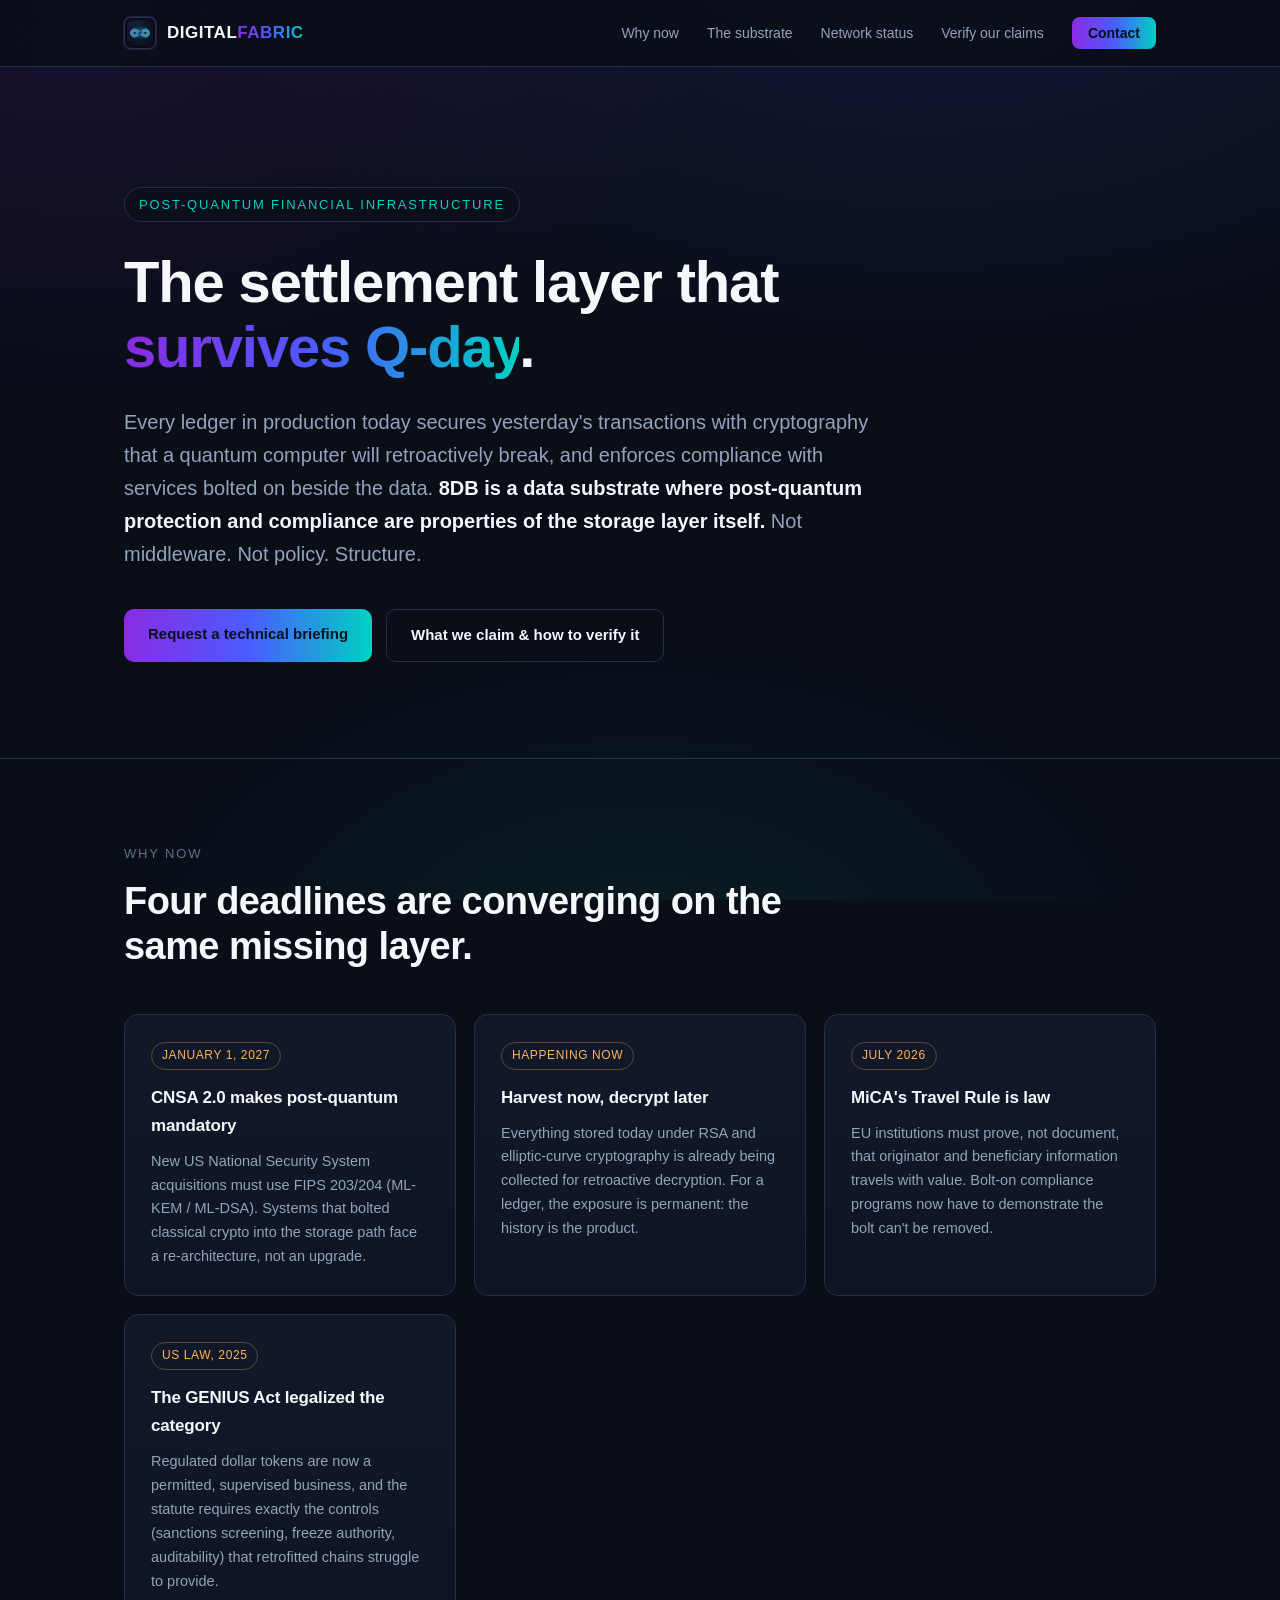
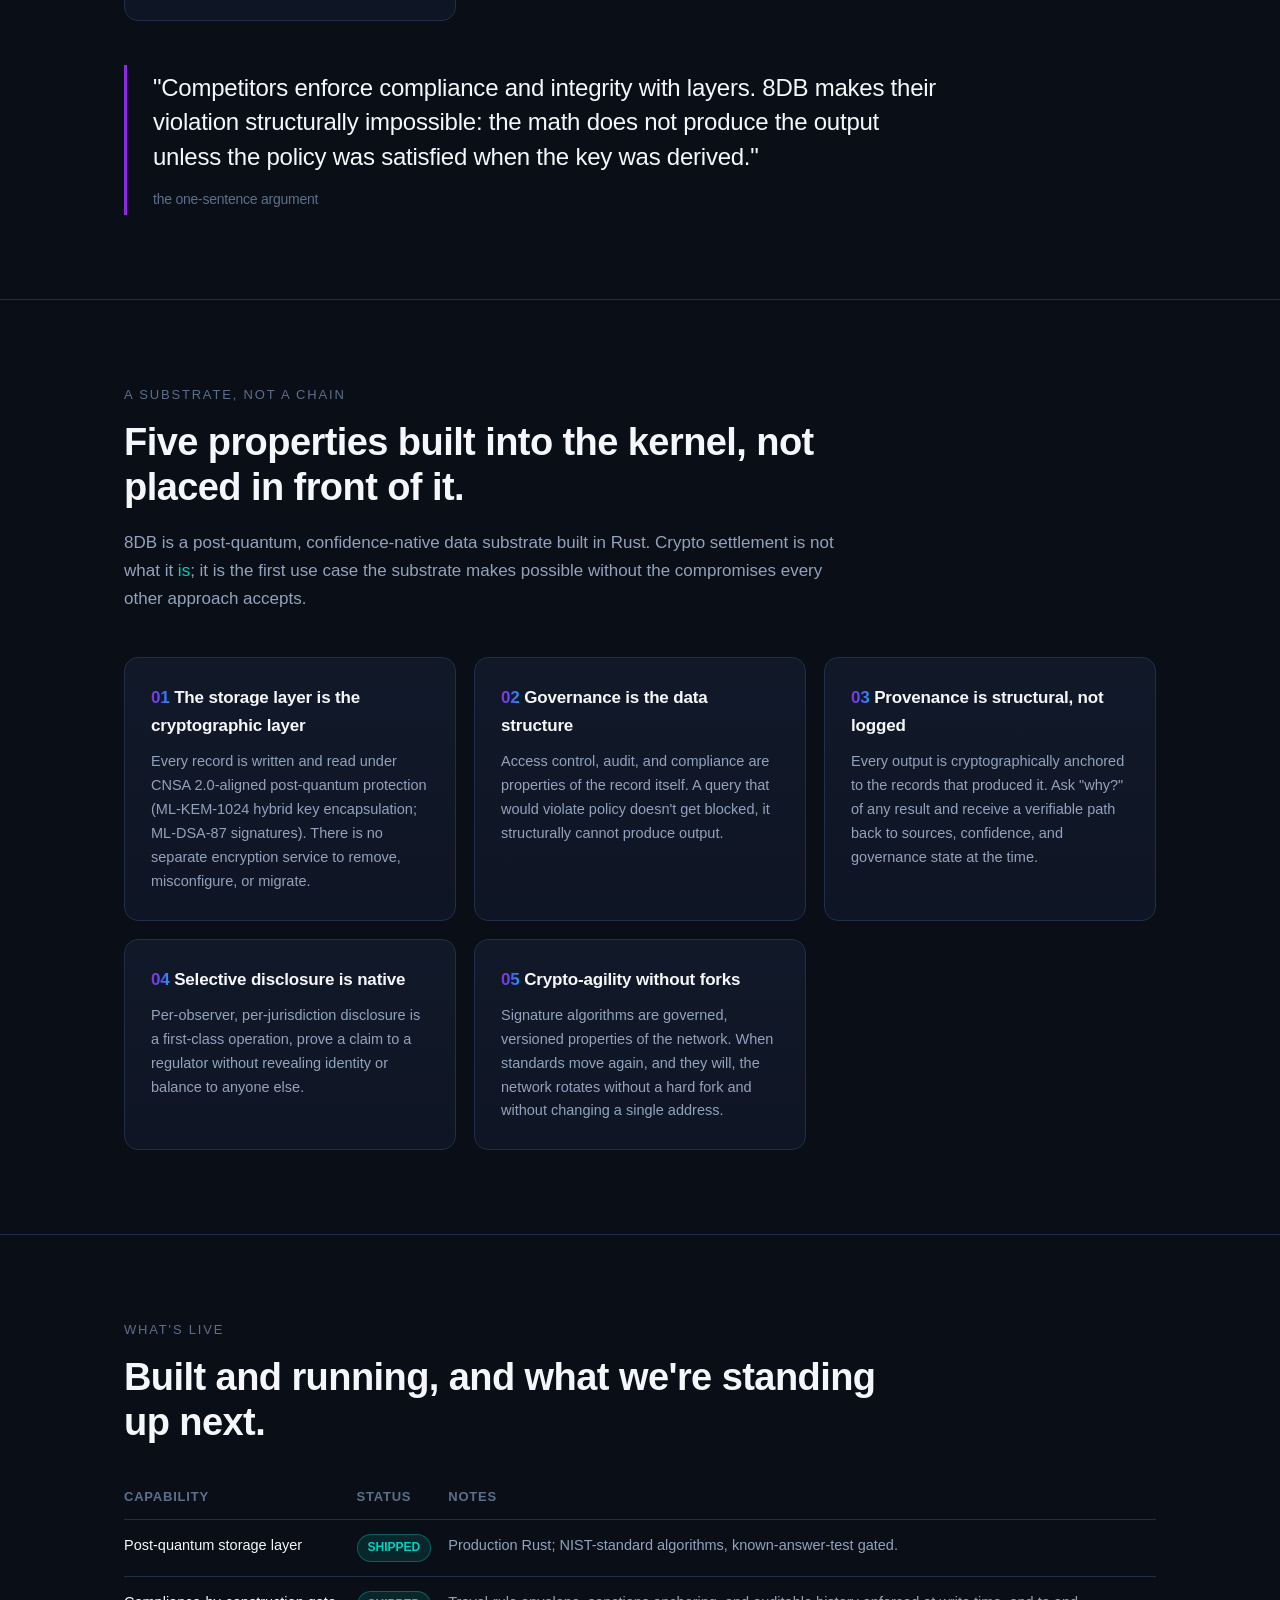
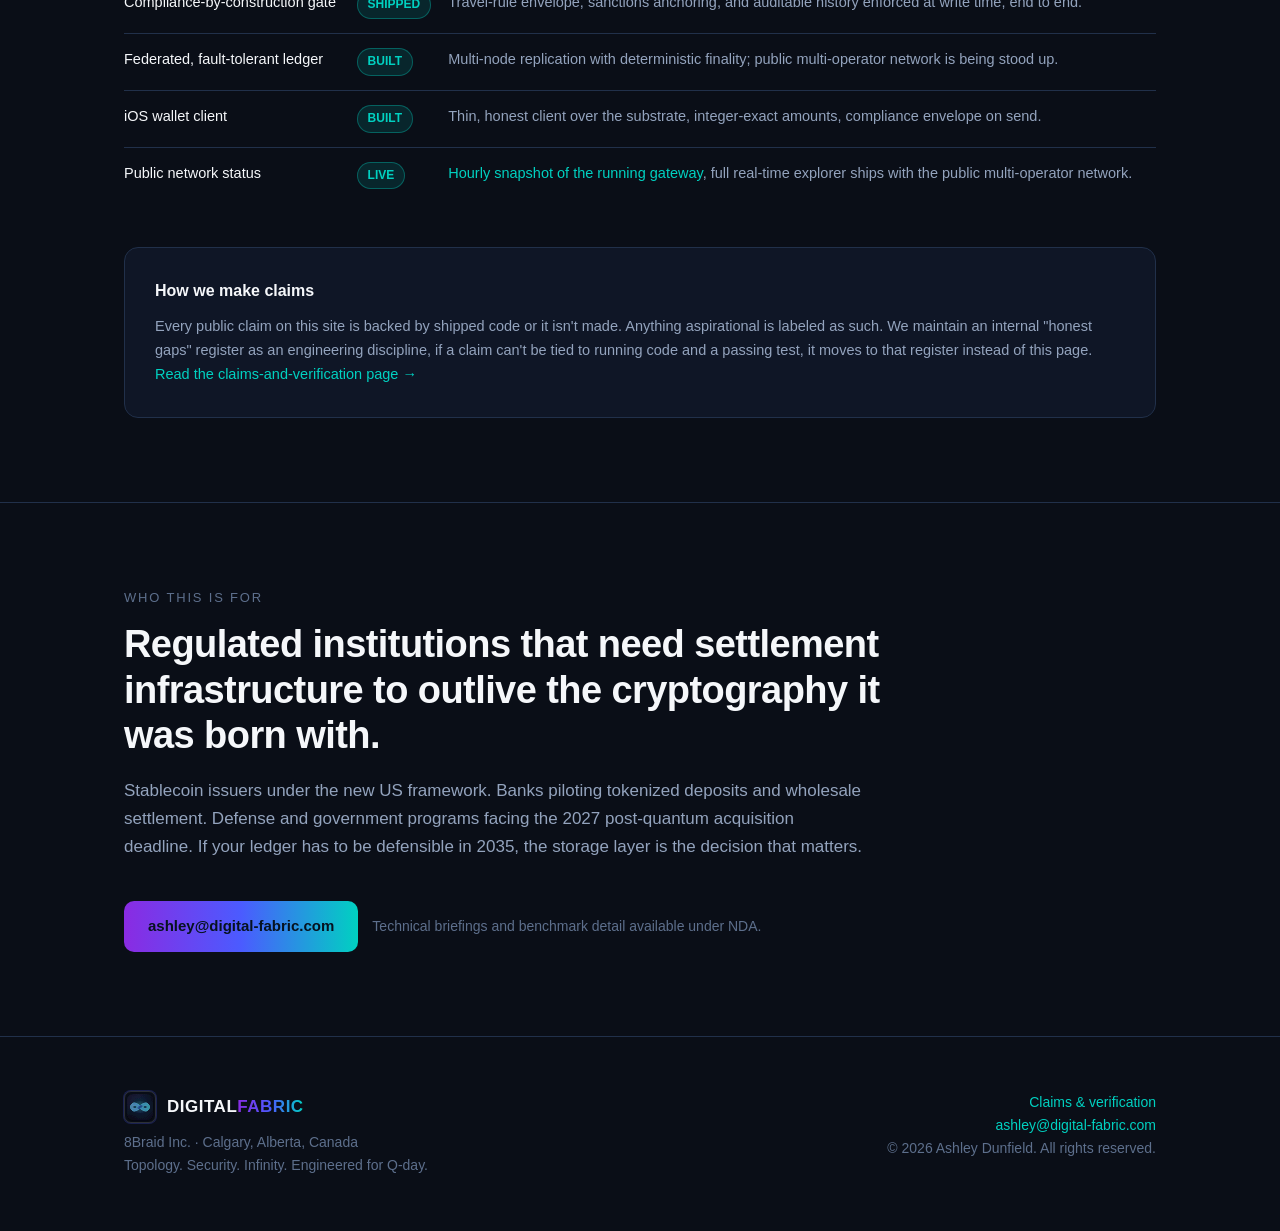
==== index.html @ 3b0bdaac "Punctuation in two rewritten sentences" ====
<!DOCTYPE html>
<html lang="en">
<head>
<meta charset="utf-8">
<meta name="viewport" content="width=device-width, initial-scale=1">
<title>Digital Fabric: The settlement layer that survives Q-day</title>
<meta name="description" content="8DB is a post-quantum, compliance-by-construction data substrate. Provenance, access control, and compliance are properties of the data structure itself, not services placed in front of it. Built in Calgary.">
<meta property="og:title" content="Digital Fabric: The settlement layer that survives Q-day">
<meta property="og:description" content="Post-quantum financial infrastructure. Compliance enforced by construction, not by layers.">
<meta property="og:type" content="website">
<meta property="og:url" content="https://digital-fabric.com">
<meta property="og:image" content="https://digital-fabric.com/assets/app-icon.svg">
<meta name="theme-color" content="#0A0E17">
<link rel="canonical" href="https://digital-fabric.com">
<link rel="icon" href="assets/app-icon.svg" type="image/svg+xml">
<style>
:root{
  --bg:#0A0E17; --bg2:#0f1626; --panel:#121a2b; --line:#21304a;
  --text:#F5F7FA; --muted:#93a3bd; --dim:#5d6f8c;
  --violet:#8A2BE2; --indigo:#4B5BFF; --teal:#00D1C1;
  --accent:#4B5BFF; --accent2:#00D1C1; --warn:#ffb454;
  --grad:linear-gradient(90deg,#8A2BE2,#4B5BFF,#00D1C1);
}
*{margin:0;padding:0;box-sizing:border-box}
html{scroll-behavior:smooth}
body{position:relative;background:var(--bg);color:var(--text);font:16px/1.65 -apple-system,BlinkMacSystemFont,"Segoe UI",Roboto,Helvetica,Arial,sans-serif;-webkit-font-smoothing:antialiased;overflow-x:hidden}
body::after{content:"";position:fixed;inset:0;z-index:-1;pointer-events:none;
  background:radial-gradient(1100px 620px at 72% -8%, rgba(75,91,255,.16), transparent 70%),
             radial-gradient(900px 520px at 6% 4%, rgba(138,43,226,.12), transparent 70%),
             radial-gradient(800px 500px at 50% 108%, rgba(0,209,193,.08), transparent 70%)}
a{color:var(--teal);text-decoration:none}
a:hover{text-decoration:underline}
.wrap{max-width:1080px;margin:0 auto;padding:0 24px}
nav{position:sticky;top:0;background:rgba(10,14,23,.82);backdrop-filter:blur(14px);border-bottom:1px solid var(--line);z-index:10}
nav .wrap{display:flex;align-items:center;justify-content:space-between;height:66px}
.brand{display:flex;align-items:center;gap:11px;font-weight:700;letter-spacing:.03em;color:var(--text);font-size:17px}
.brand .gx{background:var(--grad);-webkit-background-clip:text;background-clip:text;color:transparent}
.logo-icon{width:32px;height:32px;border-radius:7px;display:block;flex:none;border:1px solid rgba(255,255,255,0.14);box-shadow:0 0 0 1px rgba(75,91,255,0.25)}
nav ul{display:flex;gap:28px;list-style:none;align-items:center}
nav ul a{color:var(--muted);font-size:14px}
nav ul a:hover{color:var(--text);text-decoration:none}
.cta{background:var(--grad);color:#06121f !important;padding:8px 16px;border-radius:8px;font-weight:700}
.cta:hover{filter:brightness(1.08);text-decoration:none}
header{position:relative;padding:120px 0 96px;overflow:hidden}
header .wrap{position:relative;z-index:1}
.kicker{display:inline-block;font-size:13px;letter-spacing:.14em;text-transform:uppercase;color:var(--teal);border:1px solid var(--line);background:rgba(10,14,23,.5);padding:6px 14px;border-radius:999px;margin-bottom:28px}
h1{font-size:clamp(34px,5.4vw,58px);line-height:1.12;letter-spacing:-.02em;font-weight:760;max-width:840px}
h1 em{font-style:normal;background:var(--grad);-webkit-background-clip:text;background-clip:text;color:transparent}
.sub{margin:26px 0 0;font-size:clamp(17px,2vw,20px);color:var(--muted);max-width:760px}
.sub strong{color:var(--text);font-weight:600}
.hero-ctas{margin-top:38px;display:flex;gap:14px;flex-wrap:wrap}
.btn{display:inline-block;padding:13px 24px;border-radius:10px;font-weight:600;font-size:15px}
.btn-primary{background:var(--grad);color:#06121f}
.btn-ghost{border:1px solid var(--line);color:var(--text);background:rgba(10,14,23,.4)}
.btn:hover{text-decoration:none;filter:brightness(1.1)}
section{position:relative;z-index:1;padding:84px 0;border-top:1px solid var(--line)}
.eyebrow{font-size:13px;letter-spacing:.14em;text-transform:uppercase;color:var(--dim);margin-bottom:14px}
h2{font-size:clamp(26px,3.4vw,38px);letter-spacing:-.015em;line-height:1.2;max-width:760px}
.lede{margin-top:18px;color:var(--muted);max-width:740px;font-size:17px}
.lede em{font-style:normal;color:var(--teal)}
.grid{display:grid;gap:18px;margin-top:44px}
.g2{grid-template-columns:repeat(auto-fit,minmax(280px,1fr))}
.g3{grid-template-columns:repeat(auto-fit,minmax(250px,1fr))}
.card{background:linear-gradient(180deg,rgba(18,26,43,.9),rgba(15,22,38,.9));border:1px solid var(--line);border-radius:14px;padding:26px;position:relative;overflow:hidden}
.card::before{content:"";position:absolute;left:0;top:0;height:3px;width:100%;background:var(--grad);opacity:0;transition:opacity .3s}
.card:hover::before{opacity:1}
.card h3{font-size:17px;margin-bottom:10px;letter-spacing:-.01em}
.card p{color:var(--muted);font-size:14.5px}
.card .date{display:inline-block;font-size:12px;color:var(--warn);border:1px solid rgba(255,180,84,.3);padding:3px 10px;border-radius:999px;margin-bottom:14px;letter-spacing:.05em}
.prop{counter-increment:prop}
.prop h3::before{content:counter(prop,decimal-leading-zero) "  ";background:var(--grad);-webkit-background-clip:text;background-clip:text;color:transparent;font-variant-numeric:tabular-nums}
.quote{margin-top:44px;border-left:3px solid transparent;border-image:var(--grad) 1;padding:6px 0 6px 26px;font-size:clamp(19px,2.4vw,24px);line-height:1.45;max-width:820px;letter-spacing:-.01em}
.quote .who{display:block;margin-top:14px;font-size:14px;color:var(--dim)}
.status-table{margin-top:40px;width:100%;border-collapse:collapse;font-size:14.5px}
.status-table th{text-align:left;color:var(--dim);font-weight:600;font-size:13px;letter-spacing:.06em;text-transform:uppercase;padding:0 16px 12px 0}
.status-table td{border-top:1px solid var(--line);padding:14px 16px 14px 0;vertical-align:top}
.status-table td:first-child{color:var(--text);font-weight:500;min-width:230px}
.status-table td:last-child{color:var(--muted)}
.badge{display:inline-block;font-size:12px;font-weight:600;padding:3px 10px;border-radius:999px;white-space:nowrap}
.b-live{background:rgba(0,209,193,.12);color:var(--teal);border:1px solid rgba(0,209,193,.35)}
.b-soon{background:rgba(255,180,84,.1);color:var(--warn);border:1px solid rgba(255,180,84,.3)}
.honest{background:var(--bg2);border:1px solid var(--line);border-radius:14px;padding:30px;margin-top:44px}
.honest h3{font-size:16px;margin-bottom:10px}
.honest p{color:var(--muted);font-size:14.5px}
footer{position:relative;z-index:1;border-top:1px solid var(--line);padding:54px 0;color:var(--dim);font-size:14px}
footer .wrap{display:flex;justify-content:space-between;gap:24px;flex-wrap:wrap}
.contact-box{margin-top:40px;display:flex;gap:14px;flex-wrap:wrap;align-items:center}
@media(max-width:640px){nav ul li.hide-m{display:none}}
@media(prefers-reduced-motion:reduce){
}
</style>
</head>
<body>

<!-- shared SVG gradient defs -->
<svg width="0" height="0" style="position:absolute" aria-hidden="true"><defs>
  <linearGradient id="lg" x1="0" y1="0" x2="100" y2="0" gradientUnits="userSpaceOnUse">
    <stop offset="0%" stop-color="#8A2BE2"/><stop offset="50%" stop-color="#4B5BFF"/><stop offset="100%" stop-color="#00D1C1"/>
  </linearGradient>
  <linearGradient id="bgrad" x1="0" y1="0" x2="2400" y2="0" gradientUnits="userSpaceOnUse"><!-- unused, kept for compat -->
    <stop offset="0%" stop-color="#8A2BE2"/><stop offset="50%" stop-color="#4B5BFF"/><stop offset="100%" stop-color="#00D1C1"/>
  </linearGradient>
</defs></svg>

<nav>
  <div class="wrap">
    <div class="brand">
      <img class="logo-icon" src="assets/app-icon.svg" alt="Digital Fabric">
      <span>DIGITAL<span class="gx">FABRIC</span></span>
    </div>
    <ul>
      <li class="hide-m"><a href="#why-now">Why now</a></li>
      <li class="hide-m"><a href="#substrate">The substrate</a></li>
      <li class="hide-m"><a href="explorer.html">Network status</a></li>
      <li class="hide-m"><a href="claims.html">Verify our claims</a></li>
      <li><a class="cta" href="mailto:ashley@digital-fabric.com">Contact</a></li>
    </ul>
  </div>
</nav>

<header>
  <div class="wrap">
    <div class="kicker">Post-Quantum Financial Infrastructure</div>
    <h1>The settlement layer that <em>survives Q-day</em>.</h1>
    <p class="sub">Every ledger in production today secures yesterday's transactions with cryptography that a quantum computer will retroactively break, and enforces compliance with services bolted on beside the data. <strong>8DB is a data substrate where post-quantum protection and compliance are properties of the storage layer itself.</strong> Not middleware. Not policy. Structure.</p>
    <div class="hero-ctas">
      <a class="btn btn-primary" href="mailto:ashley@digital-fabric.com?subject=8DB%20technical%20briefing">Request a technical briefing</a>
      <a class="btn btn-ghost" href="claims.html">What we claim &amp; how to verify it</a>
    </div>
  </div>
</header>

<section id="why-now">
  <div class="wrap">
    <div class="eyebrow">Why now</div>
    <h2>Four deadlines are converging on the same missing layer.</h2>
    <div class="grid g2">
      <div class="card">
        <span class="date">JANUARY 1, 2027</span>
        <h3>CNSA 2.0 makes post-quantum mandatory</h3>
        <p>New US National Security System acquisitions must use FIPS 203/204 (ML-KEM / ML-DSA). Systems that bolted classical crypto into the storage path face a re-architecture, not an upgrade.</p>
      </div>
      <div class="card">
        <span class="date">HAPPENING NOW</span>
        <h3>Harvest now, decrypt later</h3>
        <p>Everything stored today under RSA and elliptic-curve cryptography is already being collected for retroactive decryption. For a ledger, the exposure is permanent: the history is the product.</p>
      </div>
      <div class="card">
        <span class="date">JULY 2026</span>
        <h3>MiCA's Travel Rule is law</h3>
        <p>EU institutions must prove, not document, that originator and beneficiary information travels with value. Bolt-on compliance programs now have to demonstrate the bolt can't be removed.</p>
      </div>
      <div class="card">
        <span class="date">US LAW, 2025</span>
        <h3>The GENIUS Act legalized the category</h3>
        <p>Regulated dollar tokens are now a permitted, supervised business, and the statute requires exactly the controls (sanctions screening, freeze authority, auditability) that retrofitted chains struggle to provide.</p>
      </div>
    </div>
    <div class="quote">
      "Competitors enforce compliance and integrity with layers. 8DB makes their violation structurally impossible: the math does not produce the output unless the policy was satisfied when the key was derived."
      <span class="who">the one-sentence argument</span>
    </div>
  </div>
</section>

<section id="substrate">
  <div class="wrap">
    <div class="eyebrow">A substrate, not a chain</div>
    <h2>Five properties built into the kernel, not placed in front of it.</h2>
    <p class="lede">8DB is a post-quantum, confidence-native data substrate built in Rust. Crypto settlement is not what it <em>is</em>; it is the first use case the substrate makes possible without the compromises every other approach accepts.</p>
    <div class="grid g3" style="counter-reset:prop">
      <div class="card prop">
        <h3>The storage layer is the cryptographic layer</h3>
        <p>Every record is written and read under CNSA 2.0-aligned post-quantum protection (ML-KEM-1024 hybrid key encapsulation; ML-DSA-87 signatures). There is no separate encryption service to remove, misconfigure, or migrate.</p>
      </div>
      <div class="card prop">
        <h3>Governance is the data structure</h3>
        <p>Access control, audit, and compliance are properties of the record itself. A query that would violate policy doesn't get blocked, it structurally cannot produce output.</p>
      </div>
      <div class="card prop">
        <h3>Provenance is structural, not logged</h3>
        <p>Every output is cryptographically anchored to the records that produced it. Ask "why?" of any result and receive a verifiable path back to sources, confidence, and governance state at the time.</p>
      </div>
      <div class="card prop">
        <h3>Selective disclosure is native</h3>
        <p>Per-observer, per-jurisdiction disclosure is a first-class operation, prove a claim to a regulator without revealing identity or balance to anyone else.</p>
      </div>
      <div class="card prop">
        <h3>Crypto-agility without forks</h3>
        <p>Signature algorithms are governed, versioned properties of the network. When standards move again, and they will, the network rotates without a hard fork and without changing a single address.</p>
      </div>
    </div>
  </div>
</section>

<section id="status">
  <div class="wrap">
    <div class="eyebrow">What's live</div>
    <h2>Built and running, and what we're standing up next.</h2>
    <table class="status-table">
      <tr><th>Capability</th><th>Status</th><th>Notes</th></tr>
      <tr>
        <td>Post-quantum storage layer</td>
        <td><span class="badge b-live">SHIPPED</span></td>
        <td>Production Rust; NIST-standard algorithms, known-answer-test gated.</td>
      </tr>
      <tr>
        <td>Compliance-by-construction gate</td>
        <td><span class="badge b-live">SHIPPED</span></td>
        <td>Travel-rule envelope, sanctions anchoring, and auditable history enforced at write time, end to end.</td>
      </tr>
      <tr>
        <td>Federated, fault-tolerant ledger</td>
        <td><span class="badge b-live">BUILT</span></td>
        <td>Multi-node replication with deterministic finality; public multi-operator network is being stood up.</td>
      </tr>
      <tr>
        <td>iOS wallet client</td>
        <td><span class="badge b-live">BUILT</span></td>
        <td>Thin, honest client over the substrate, integer-exact amounts, compliance envelope on send.</td>
      </tr>
      <tr>
        <td>Public network status</td>
        <td><span class="badge b-live">LIVE</span></td>
        <td><a href="explorer.html">Hourly snapshot of the running gateway</a>, full real-time explorer ships with the public multi-operator network.</td>
      </tr>
    </table>
    <div class="honest">
      <h3>How we make claims</h3>
      <p>Every public claim on this site is backed by shipped code or it isn't made. Anything aspirational is labeled as such. We maintain an internal "honest gaps" register as an engineering discipline, if a claim can't be tied to running code and a passing test, it moves to that register instead of this page. <a href="claims.html">Read the claims-and-verification page →</a></p>
    </div>
  </div>
</section>

<section id="contact">
  <div class="wrap">
    <div class="eyebrow">Who this is for</div>
    <h2>Regulated institutions that need settlement infrastructure to outlive the cryptography it was born with.</h2>
    <p class="lede">Stablecoin issuers under the new US framework. Banks piloting tokenized deposits and wholesale settlement. Defense and government programs facing the 2027 post-quantum acquisition deadline. If your ledger has to be defensible in 2035, the storage layer is the decision that matters.</p>
    <div class="contact-box">
      <a class="btn btn-primary" href="mailto:ashley@digital-fabric.com?subject=8DB%20technical%20briefing">ashley@digital-fabric.com</a>
      <span style="color:var(--dim);font-size:14px">Technical briefings and benchmark detail available under NDA.</span>
    </div>
  </div>
</section>

<footer>
  <div class="wrap">
    <div>
      <div class="brand" style="margin-bottom:8px">
        <img class="logo-icon" src="assets/app-icon.svg" alt="" aria-hidden="true">
        <span>DIGITAL<span class="gx">FABRIC</span></span>
      </div>
      8Braid Inc. · Calgary, Alberta, Canada<br>
      Topology. Security. Infinity. Engineered for Q-day.
    </div>
    <div style="text-align:right">
      <a href="claims.html">Claims &amp; verification</a><br>
      <a href="mailto:ashley@digital-fabric.com">ashley@digital-fabric.com</a><br>
      © 2026 Ashley Dunfield. All rights reserved.
    </div>
  </div>
</footer>

</body>
</html>
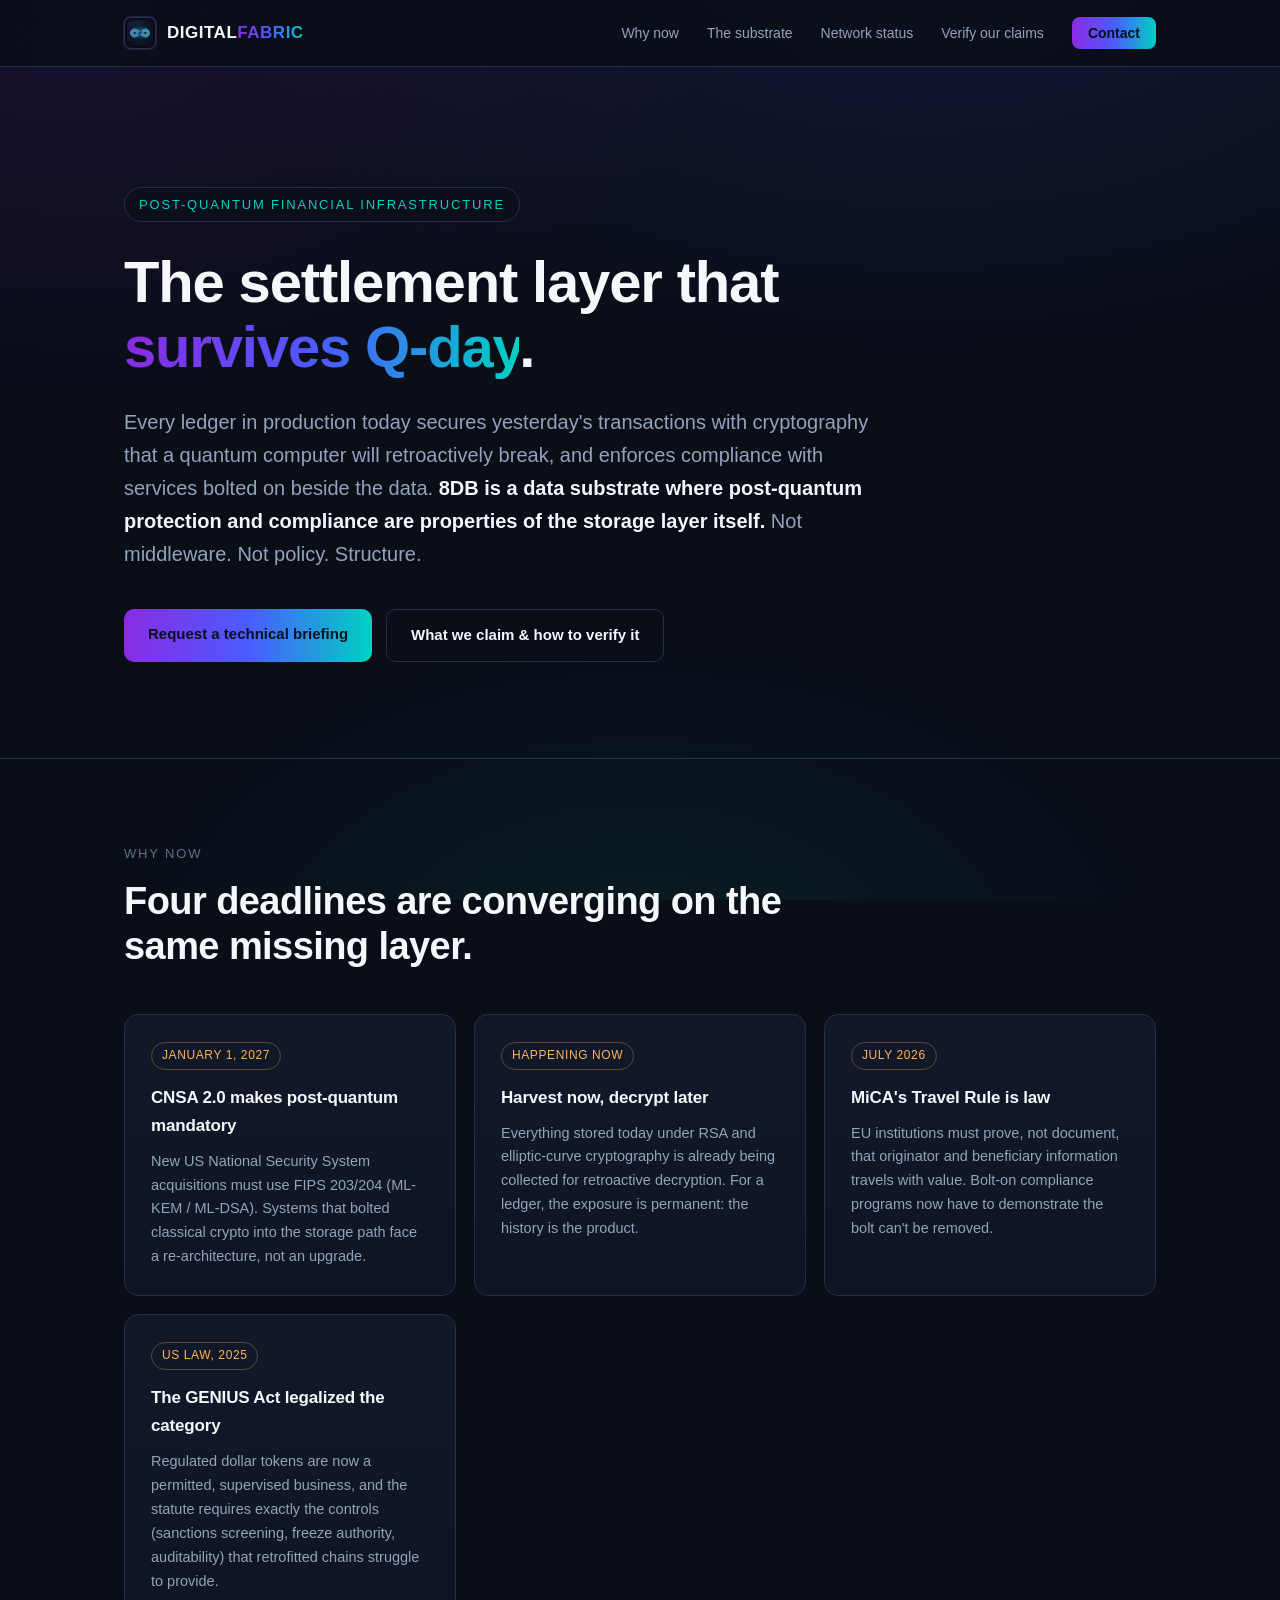
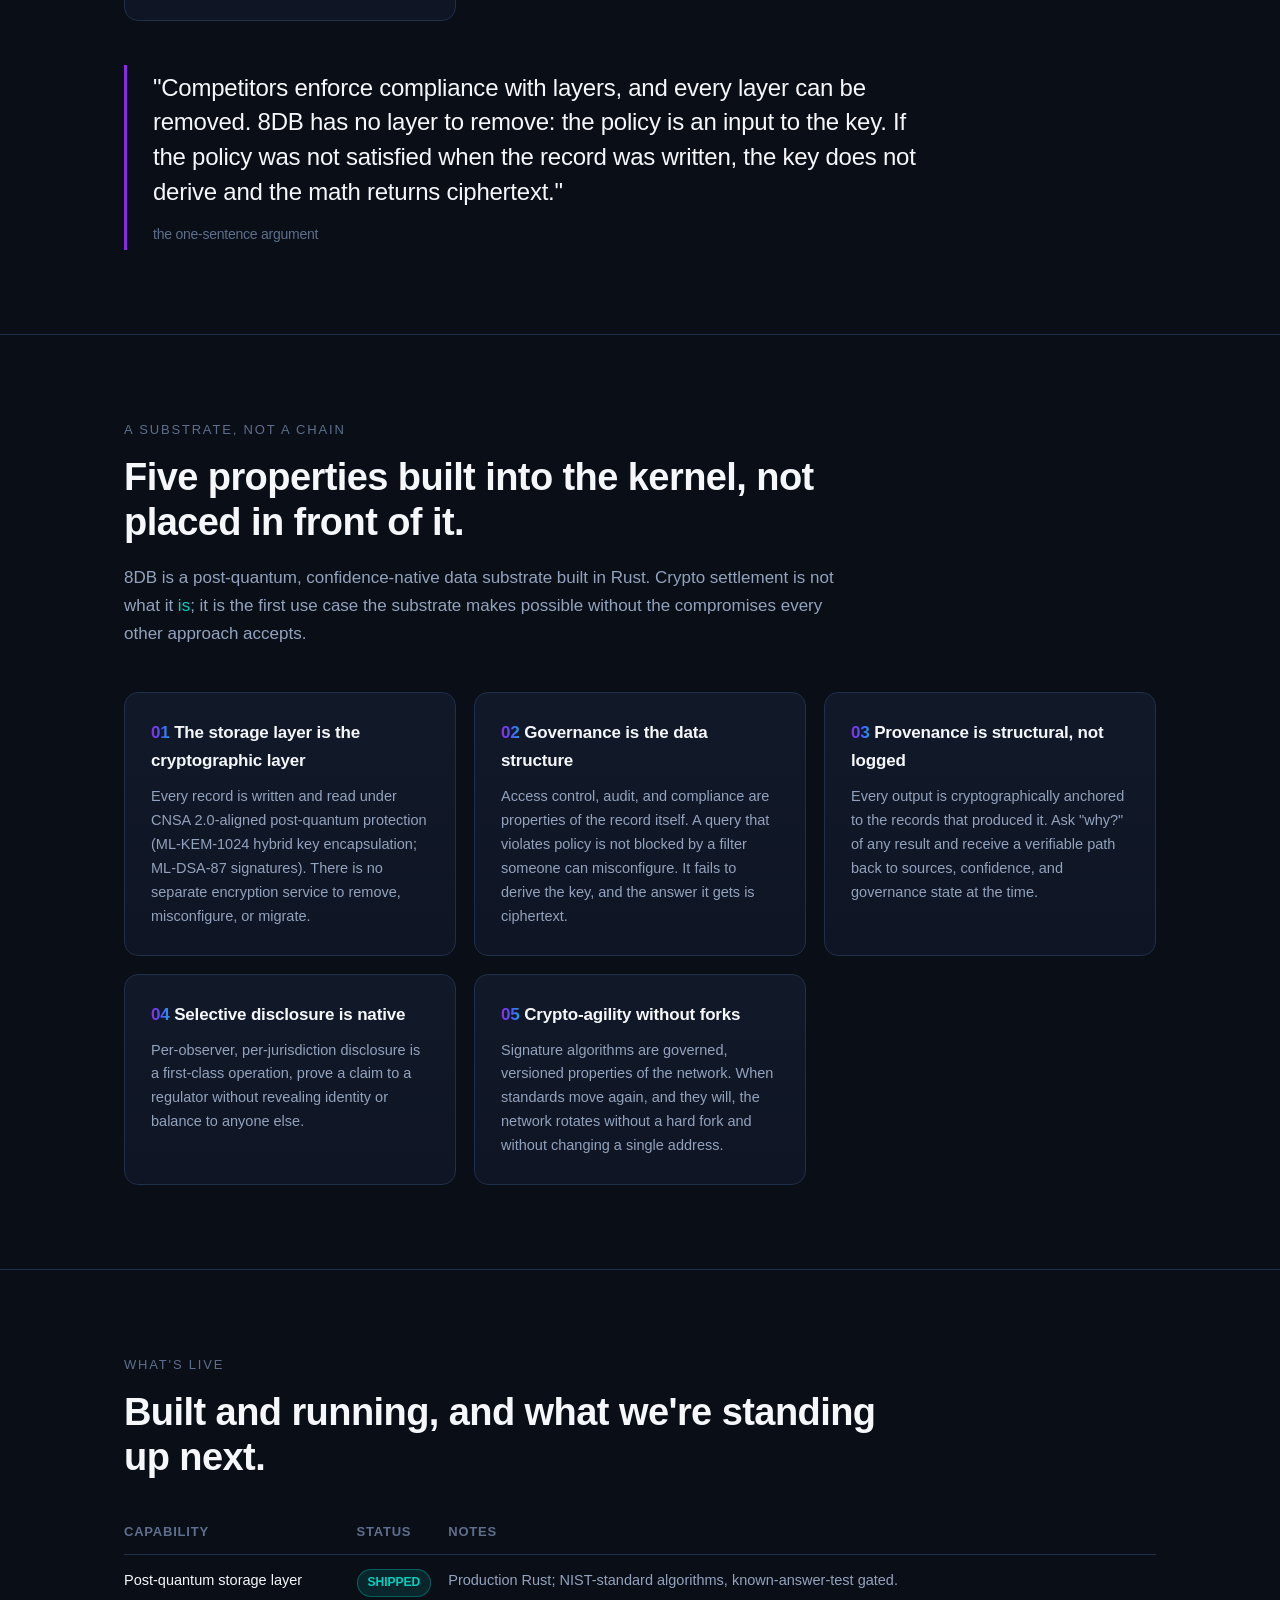
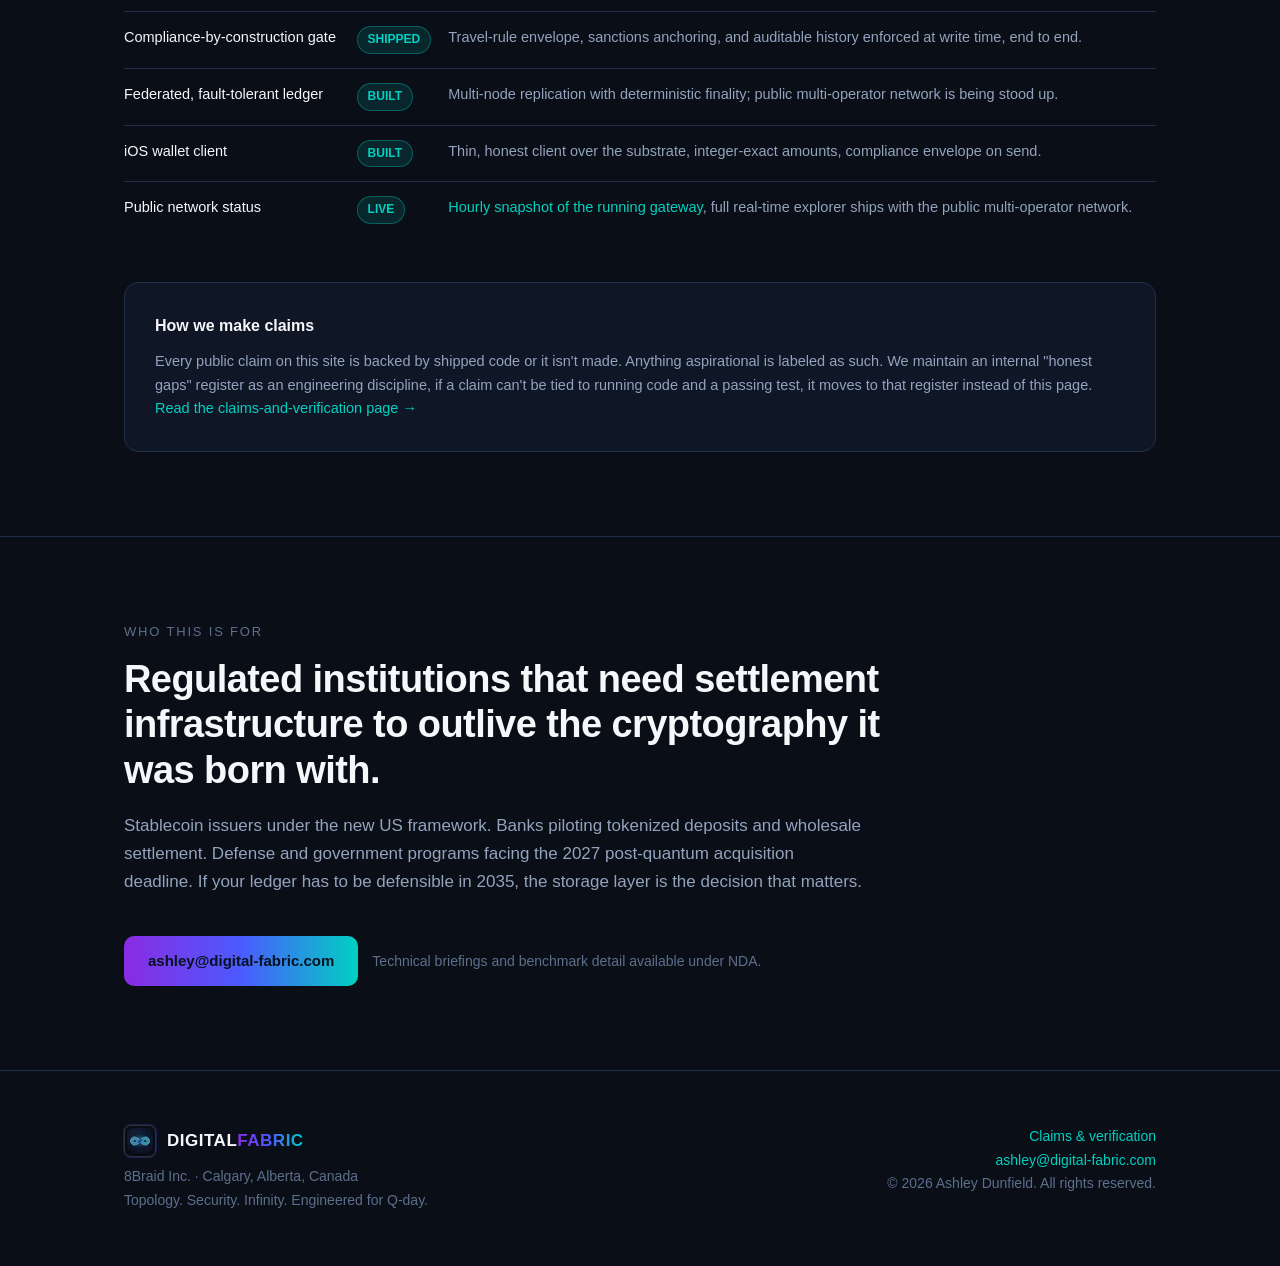
==== commit 4c87f989: "Replace absolute 'structurally impossible' claims with the mechanism, stated strongly" ====
--- a/index.html
+++ b/index.html
@@ -157,7 +157,7 @@
       </div>
     </div>
     <div class="quote">
-      "Competitors enforce compliance and integrity with layers. 8DB makes their violation structurally impossible: the math does not produce the output unless the policy was satisfied when the key was derived."
+      "Competitors enforce compliance with layers, and every layer can be removed. 8DB has no layer to remove: the policy is an input to the key. If the policy was not satisfied when the record was written, the key does not derive and the math returns ciphertext."
       <span class="who">the one-sentence argument</span>
     </div>
   </div>
@@ -175,7 +175,7 @@
       </div>
       <div class="card prop">
         <h3>Governance is the data structure</h3>
-        <p>Access control, audit, and compliance are properties of the record itself. A query that would violate policy doesn't get blocked, it structurally cannot produce output.</p>
+        <p>Access control, audit, and compliance are properties of the record itself. A query that violates policy is not blocked by a filter someone can misconfigure. It fails to derive the key, and the answer it gets is ciphertext.</p>
       </div>
       <div class="card prop">
         <h3>Provenance is structural, not logged</h3>
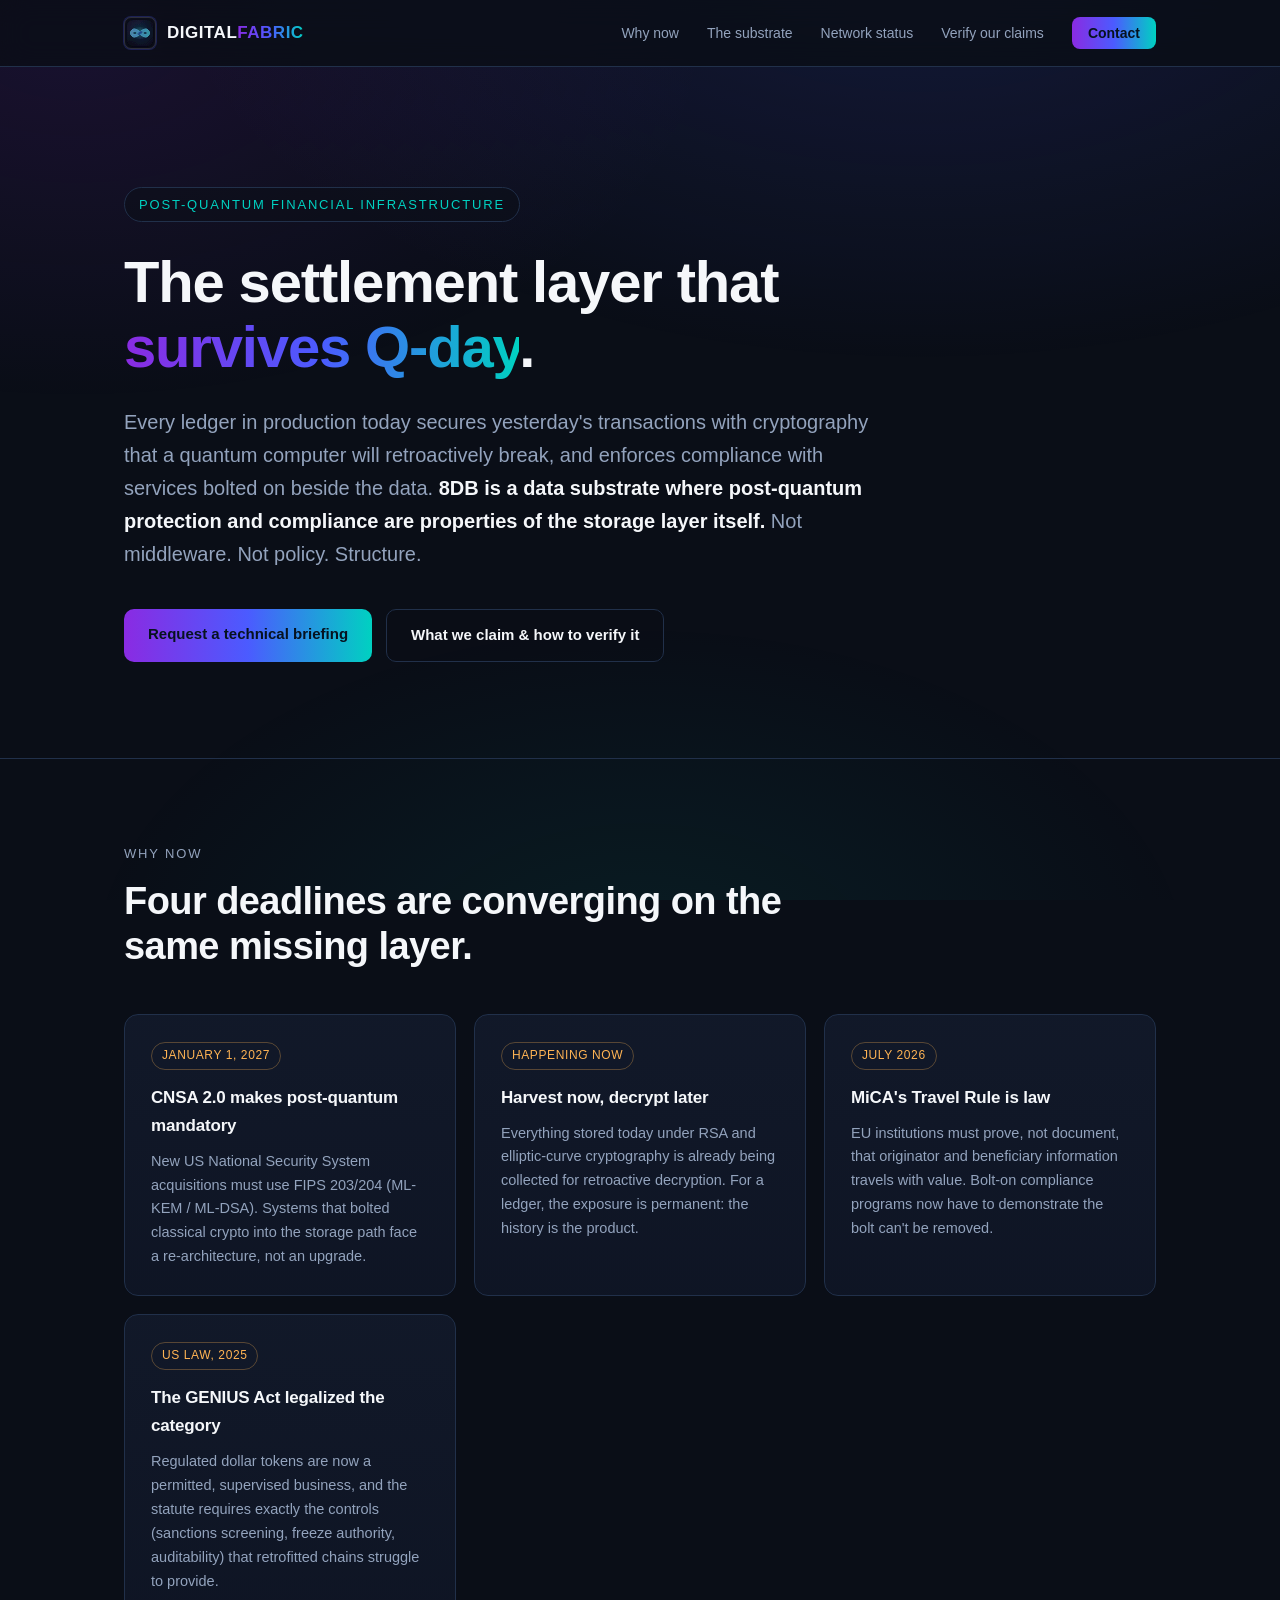
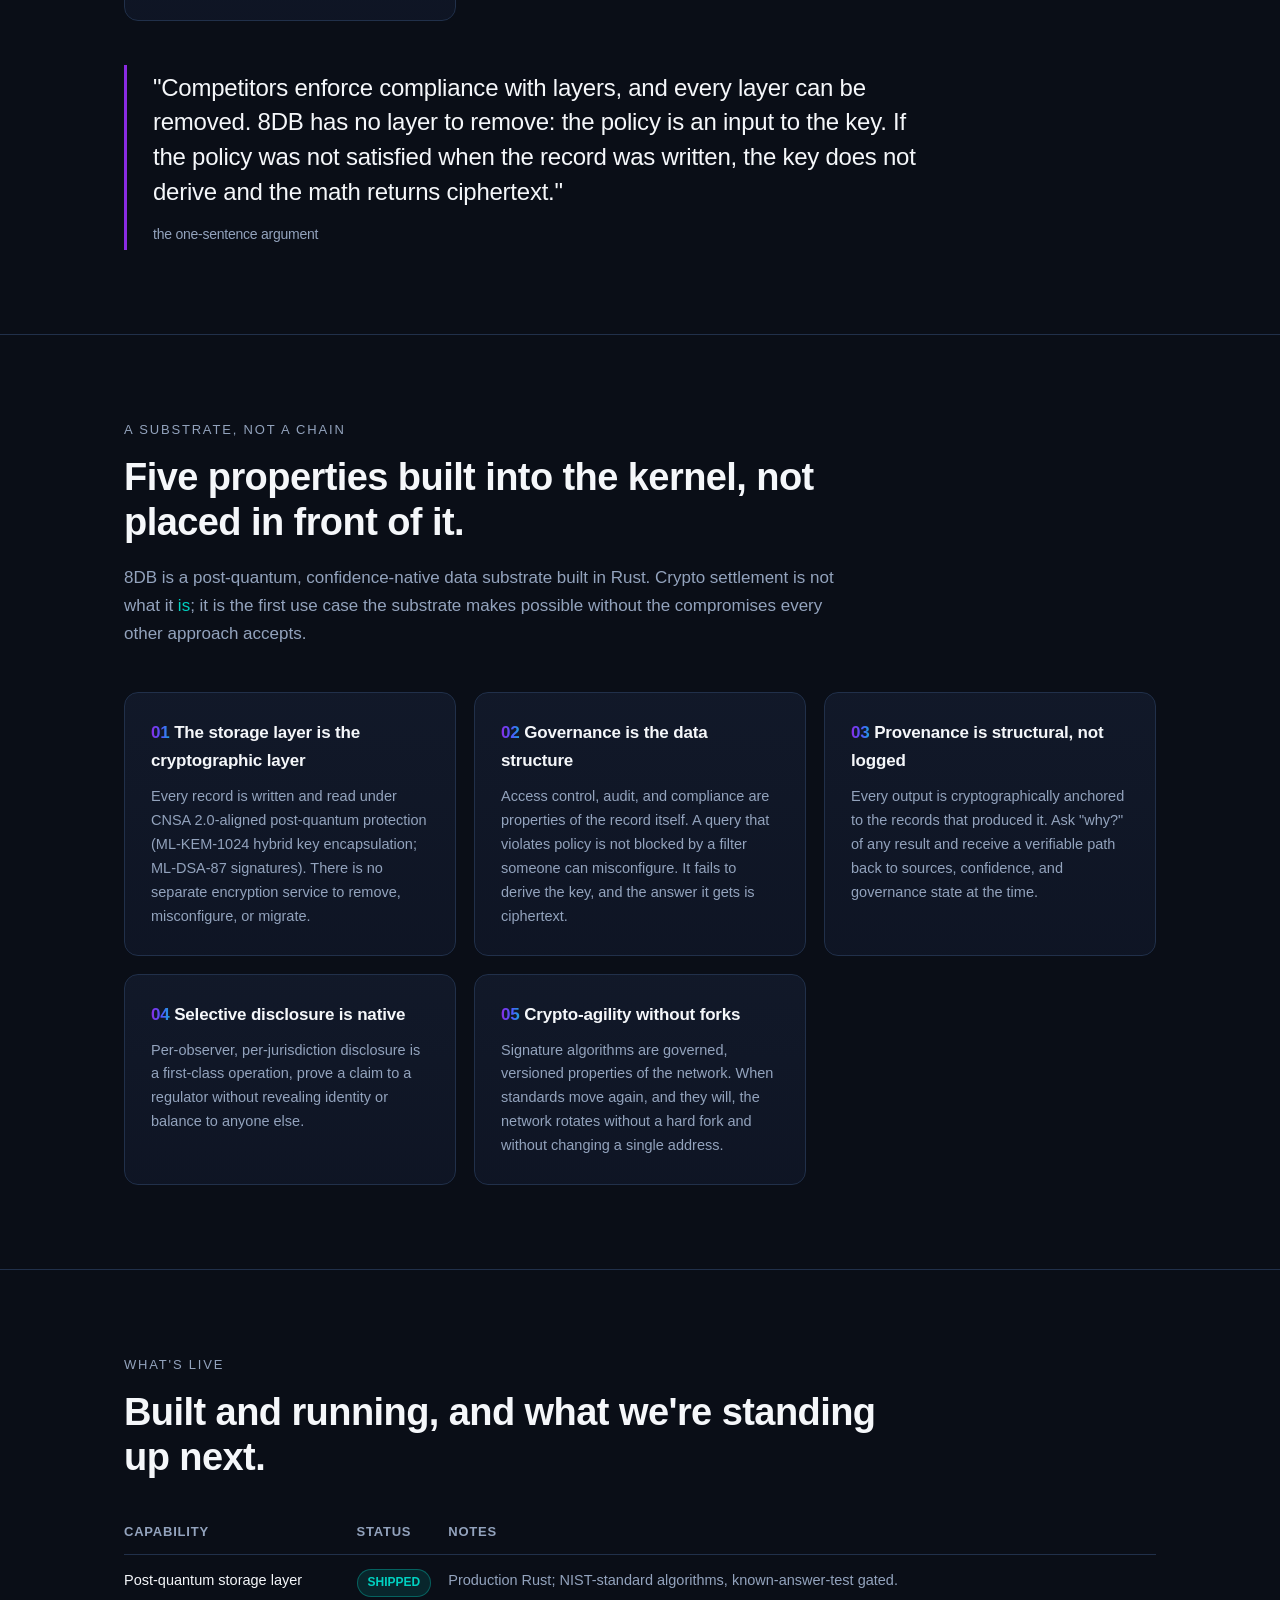
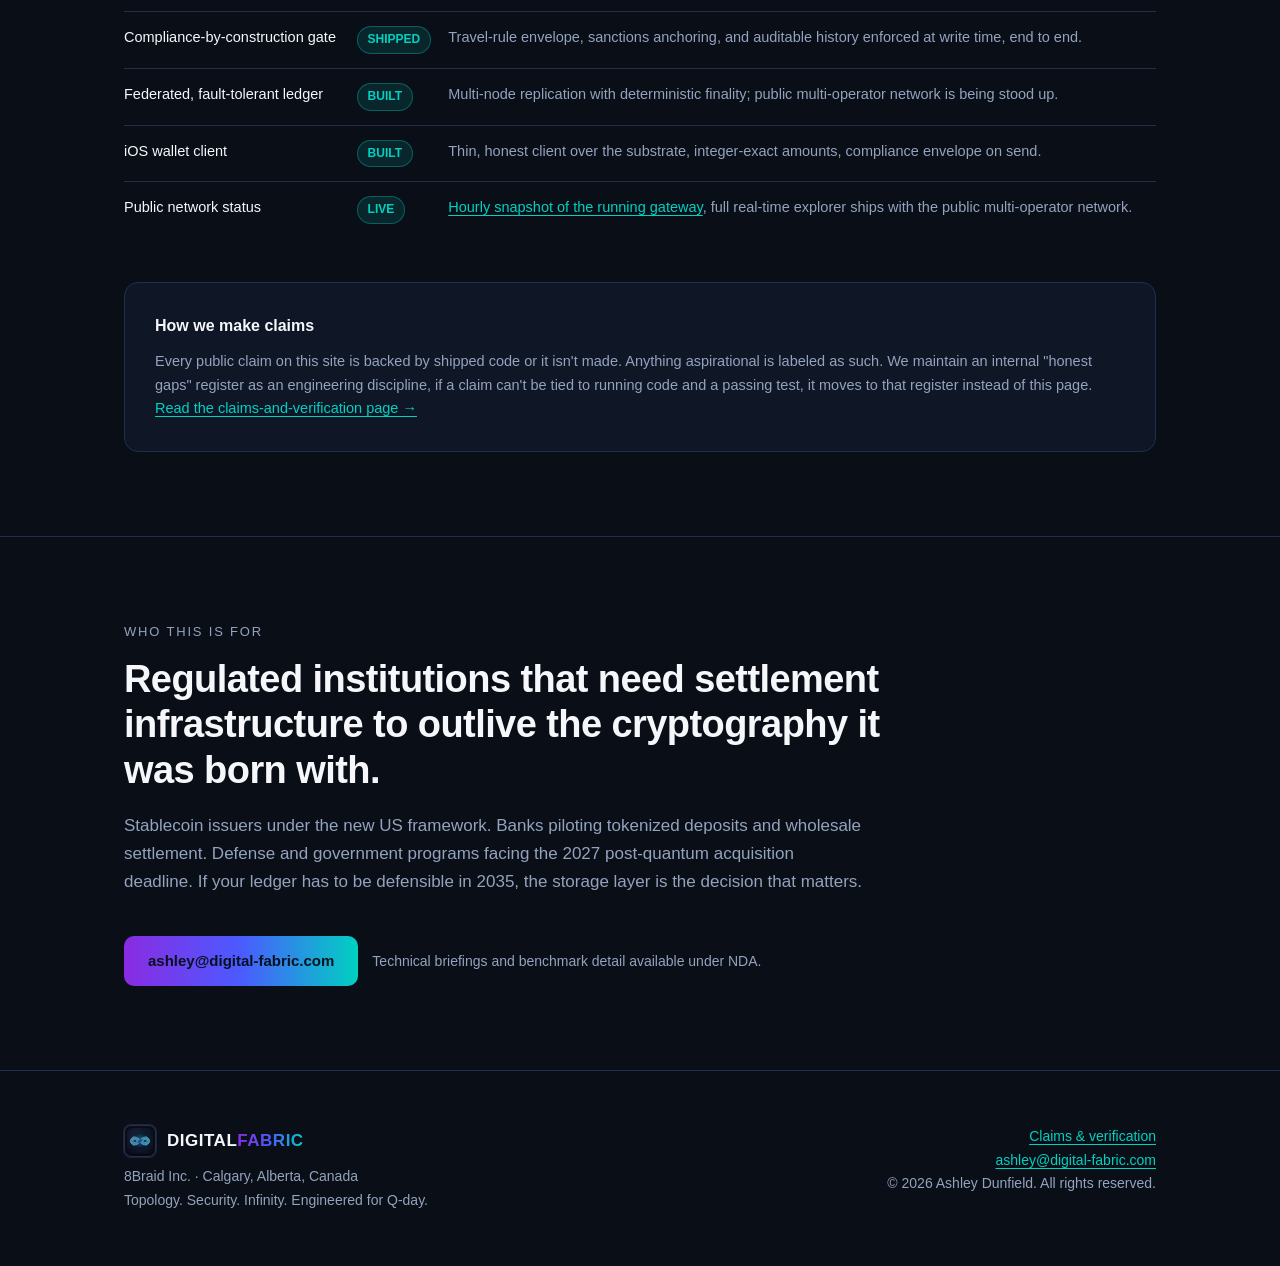
==== commit 64f3cc8d: "Improve readable contrast and main landmark" ====
--- a/index.html
+++ b/index.html
@@ -8,15 +8,15 @@
 <meta property="og:title" content="Digital Fabric: The settlement layer that survives Q-day">
 <meta property="og:description" content="Post-quantum financial infrastructure. Compliance enforced by construction, not by layers.">
 <meta property="og:type" content="website">
-<meta property="og:url" content="https://digital-fabric.com">
-<meta property="og:image" content="https://digital-fabric.com/assets/app-icon.svg">
+<meta property="og:url" content="https://www.digital-fabric.com">
+<meta property="og:image" content="https://www.digital-fabric.com/assets/app-icon.svg">
 <meta name="theme-color" content="#0A0E17">
-<link rel="canonical" href="https://digital-fabric.com">
+
 <link rel="icon" href="assets/app-icon.svg" type="image/svg+xml">
 <style>
 :root{
   --bg:#0A0E17; --bg2:#0f1626; --panel:#121a2b; --line:#21304a;
-  --text:#F5F7FA; --muted:#93a3bd; --dim:#5d6f8c;
+  --text:#F5F7FA; --muted:#93a3bd; --dim:#93a3bd;
   --violet:#8A2BE2; --indigo:#4B5BFF; --teal:#00D1C1;
   --accent:#4B5BFF; --accent2:#00D1C1; --warn:#ffb454;
   --grad:linear-gradient(90deg,#8A2BE2,#4B5BFF,#00D1C1);
@@ -30,6 +30,7 @@
              radial-gradient(800px 500px at 50% 108%, rgba(0,209,193,.08), transparent 70%)}
 a{color:var(--teal);text-decoration:none}
 a:hover{text-decoration:underline}
+main p a,main td a,footer a{text-decoration:underline;text-underline-offset:3px}
 .wrap{max-width:1080px;margin:0 auto;padding:0 24px}
 nav{position:sticky;top:0;background:rgba(10,14,23,.82);backdrop-filter:blur(14px);border-bottom:1px solid var(--line);z-index:10}
 nav .wrap{display:flex;align-items:center;justify-content:space-between;height:66px}
@@ -85,10 +86,12 @@
 footer{position:relative;z-index:1;border-top:1px solid var(--line);padding:54px 0;color:var(--dim);font-size:14px}
 footer .wrap{display:flex;justify-content:space-between;gap:24px;flex-wrap:wrap}
 .contact-box{margin-top:40px;display:flex;gap:14px;flex-wrap:wrap;align-items:center}
-@media(max-width:640px){nav ul li.hide-m{display:none}}
+@media(max-width:640px){nav ul li.hide-m{display:none}.status-table{table-layout:fixed;font-size:13px}.status-table td:first-child{min-width:0}.status-table th,.status-table td{overflow-wrap:anywhere;padding-right:8px}.status-table .badge{white-space:normal}}
 @media(prefers-reduced-motion:reduce){
 }
 </style>
+<link rel="canonical" href="https://www.digital-fabric.com/">
+<script type="application/ld+json">{"@context":"https://schema.org","@graph":[{"@type":"Organization","@id":"https://8braid.com/#organization","name":"8Braid Inc.","url":"https://8braid.com/"},{"@type":"WebSite","@id":"https://www.digital-fabric.com/#website","url":"https://www.digital-fabric.com/","name":"Digital Fabric","publisher":{"@id":"https://8braid.com/#organization"}}]}</script>
 </head>
 <body>
 
@@ -118,6 +121,7 @@
   </div>
 </nav>
 
+<main>
 <header>
   <div class="wrap">
     <div class="kicker">Post-Quantum Financial Infrastructure</div>
@@ -244,6 +248,7 @@
   </div>
 </section>
 
+</main>
 <footer>
   <div class="wrap">
     <div>
@@ -262,5 +267,6 @@
   </div>
 </footer>
 
+<script defer src="/assets/js/measurement.js" data-site="digital-fabric" data-measurement-id="G-C9G5HLJGDB"></script>
 </body>
 </html>
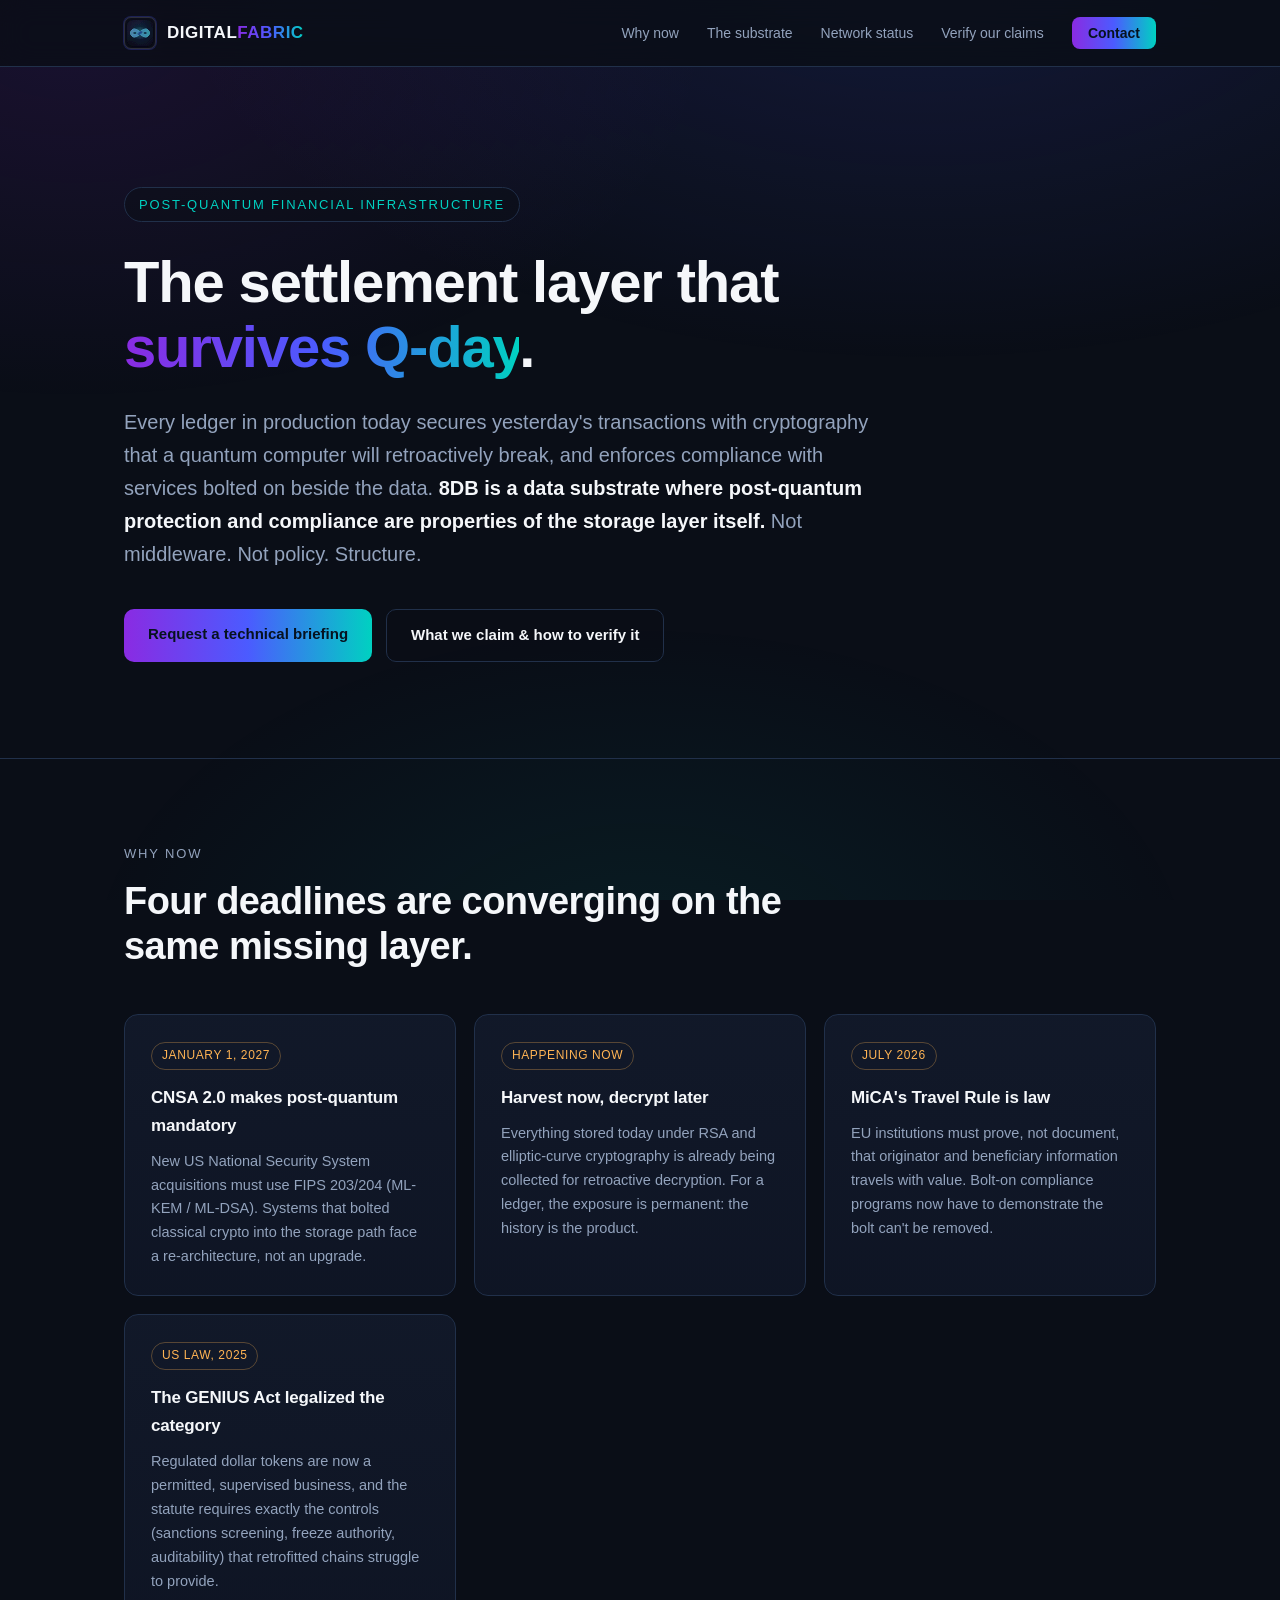
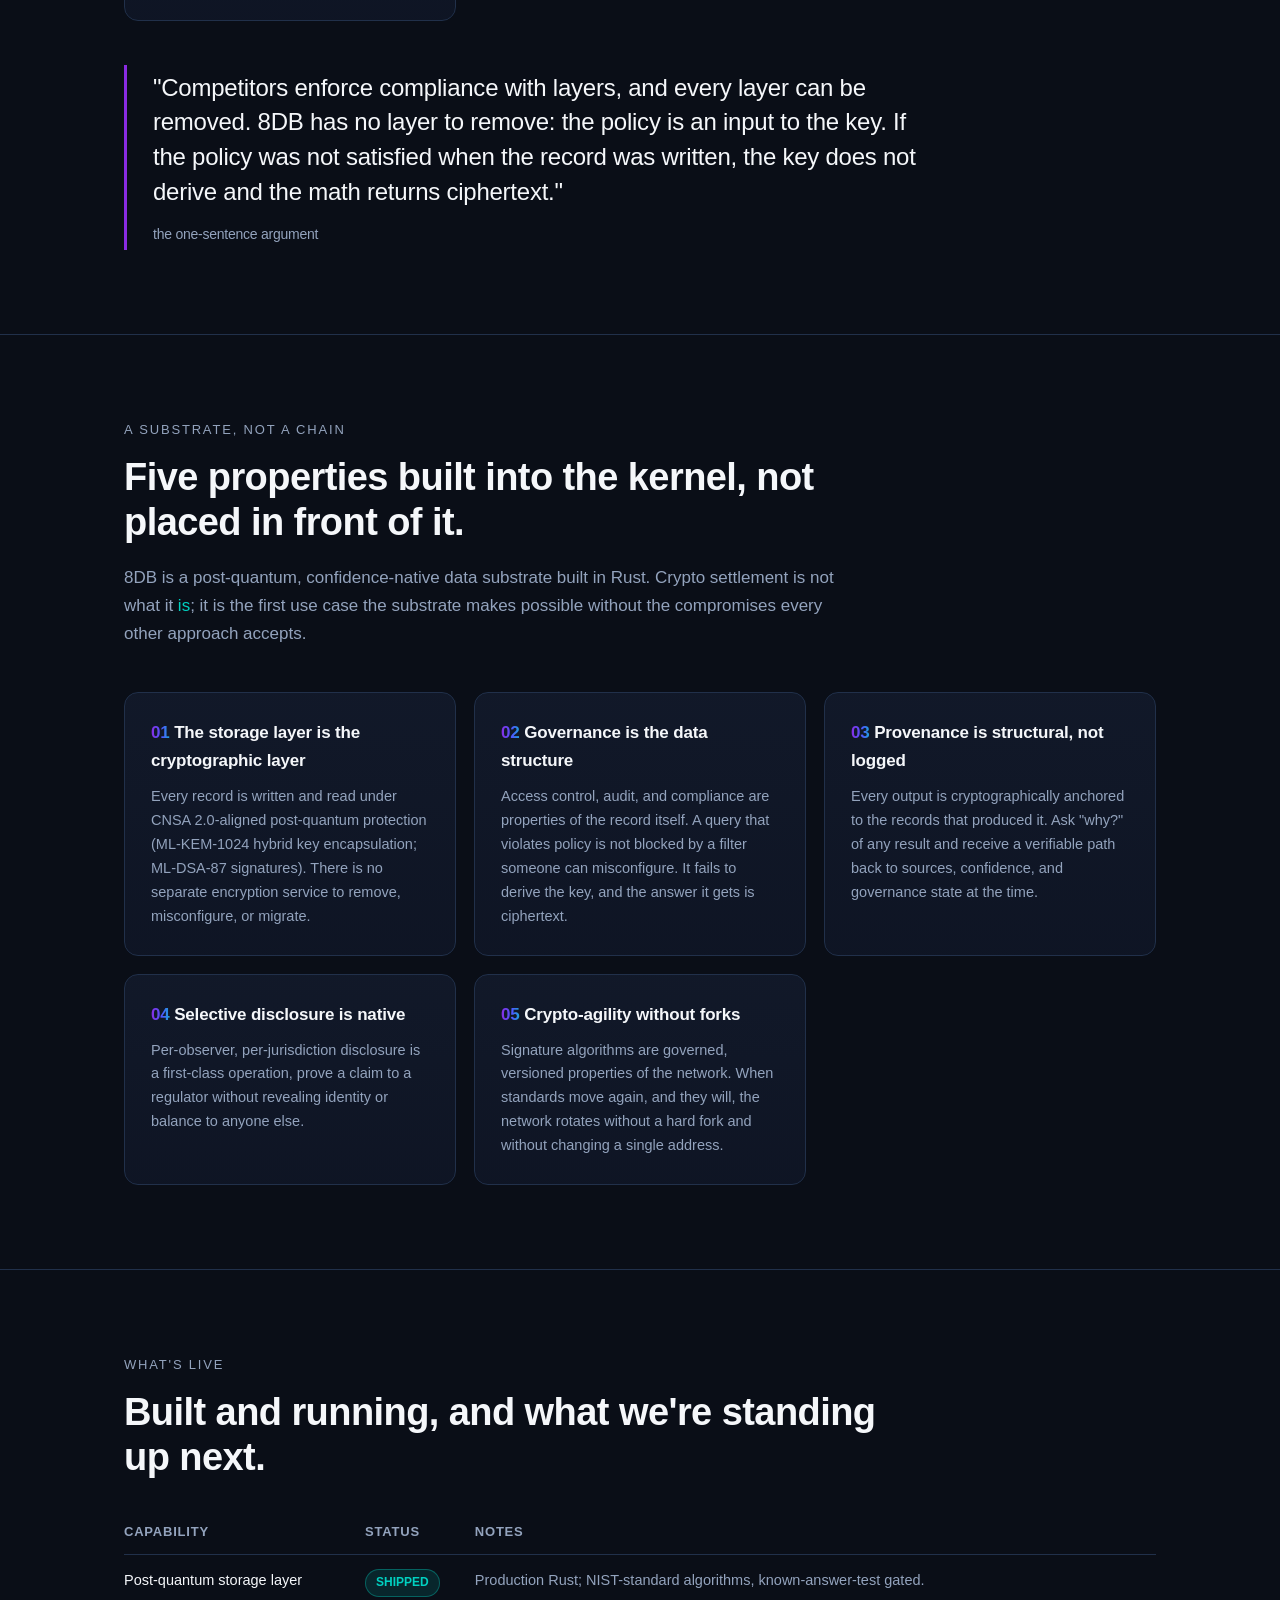
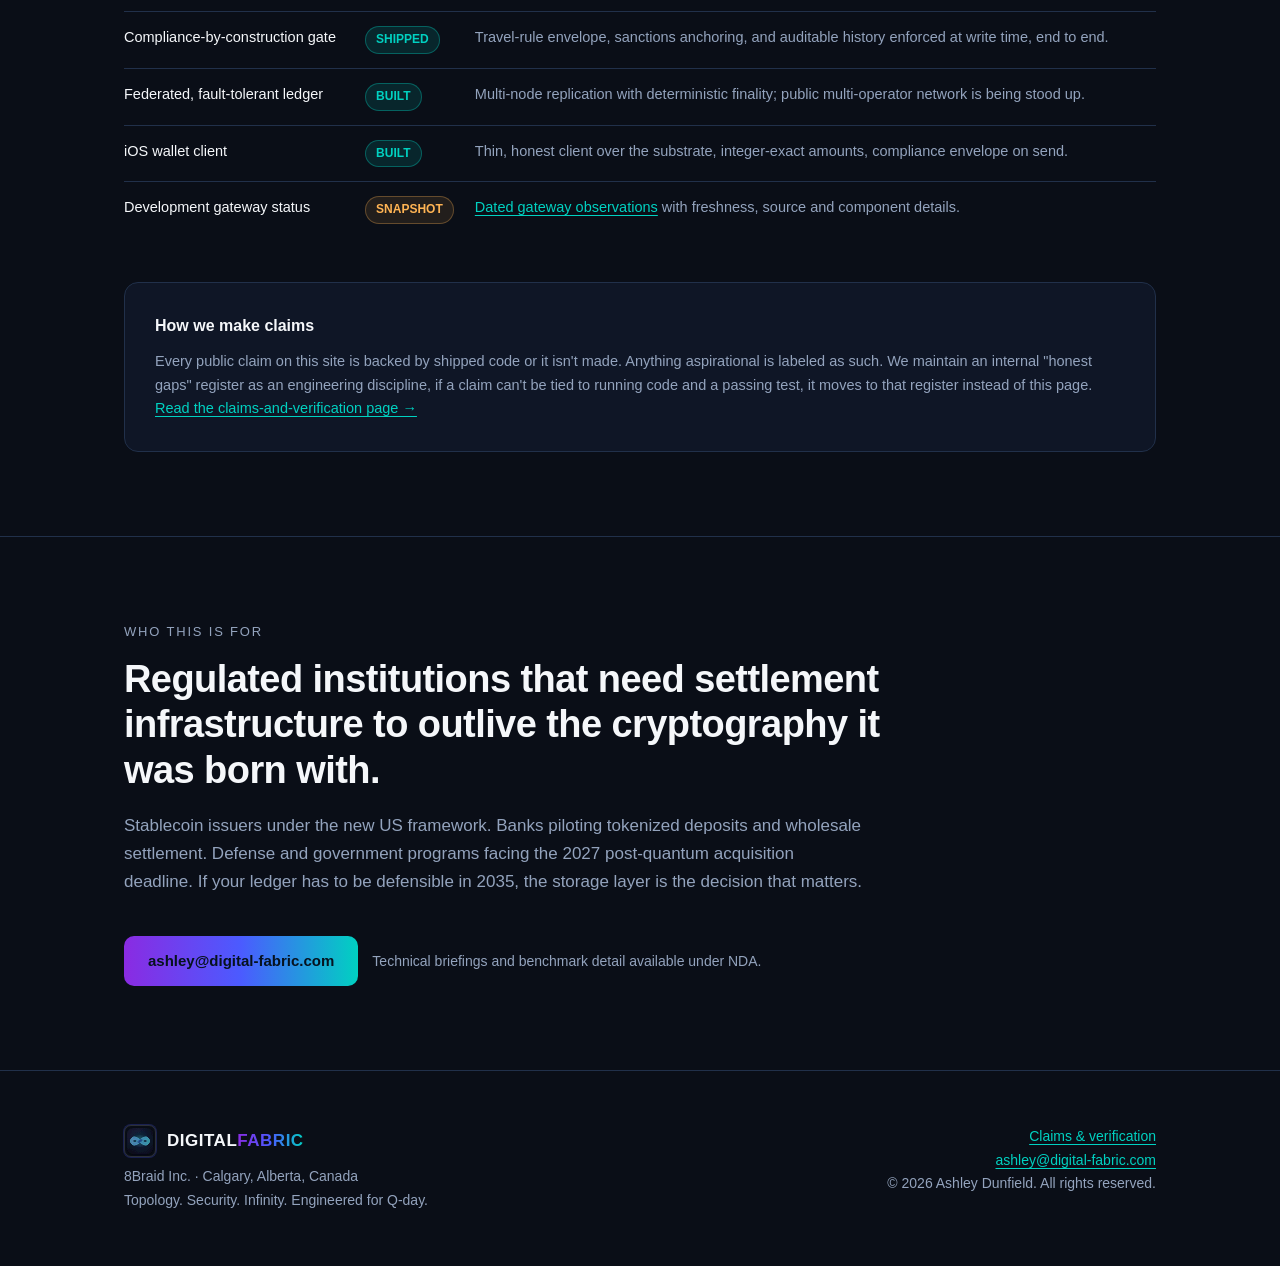
==== commit 7dc1a192: "fix(status): distinguish checks from ledger changes and historical results" ====
--- a/index.html
+++ b/index.html
@@ -224,9 +224,9 @@
         <td>Thin, honest client over the substrate, integer-exact amounts, compliance envelope on send.</td>
       </tr>
       <tr>
-        <td>Public network status</td>
-        <td><span class="badge b-live">LIVE</span></td>
-        <td><a href="explorer.html">Hourly snapshot of the running gateway</a>, full real-time explorer ships with the public multi-operator network.</td>
+        <td>Development gateway status</td>
+        <td><span class="badge b-soon">SNAPSHOT</span></td>
+        <td><a href="explorer.html">Dated gateway observations</a> with freshness, source and component details.</td>
       </tr>
     </table>
     <div class="honest">
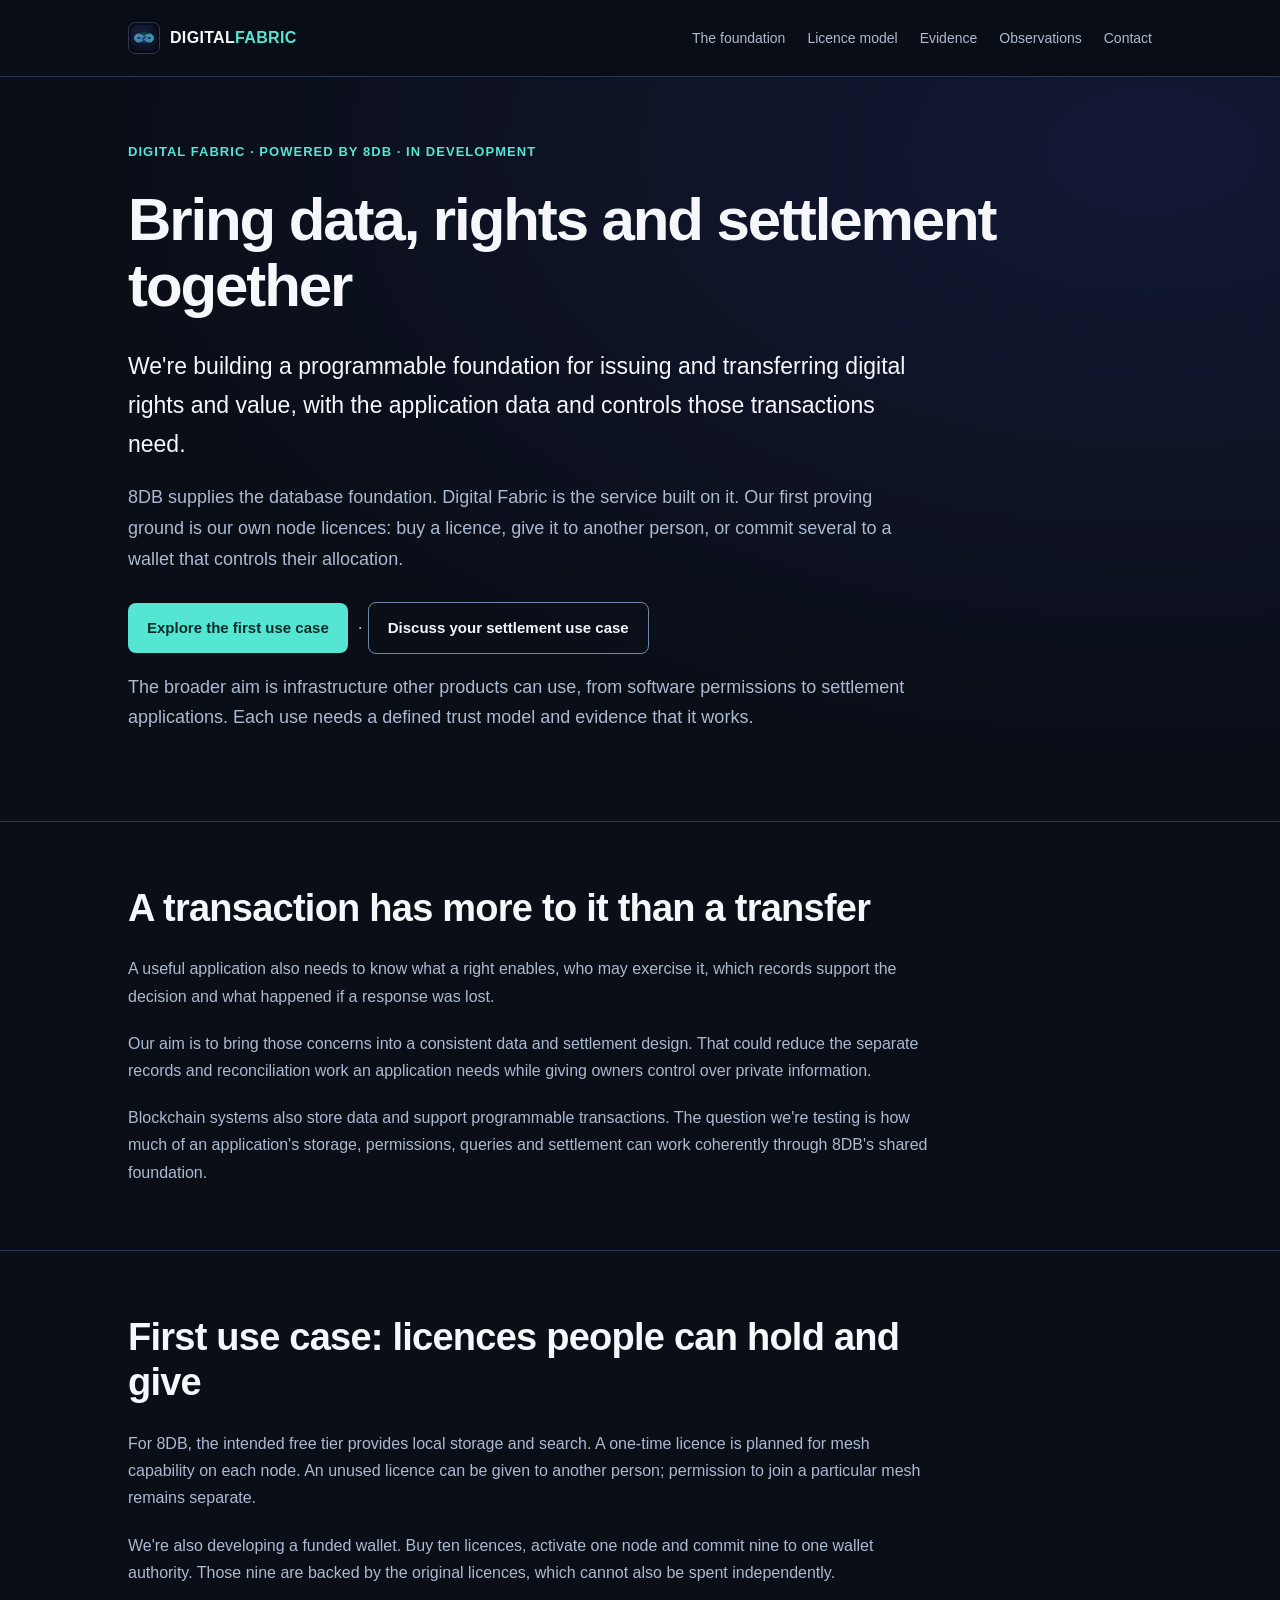
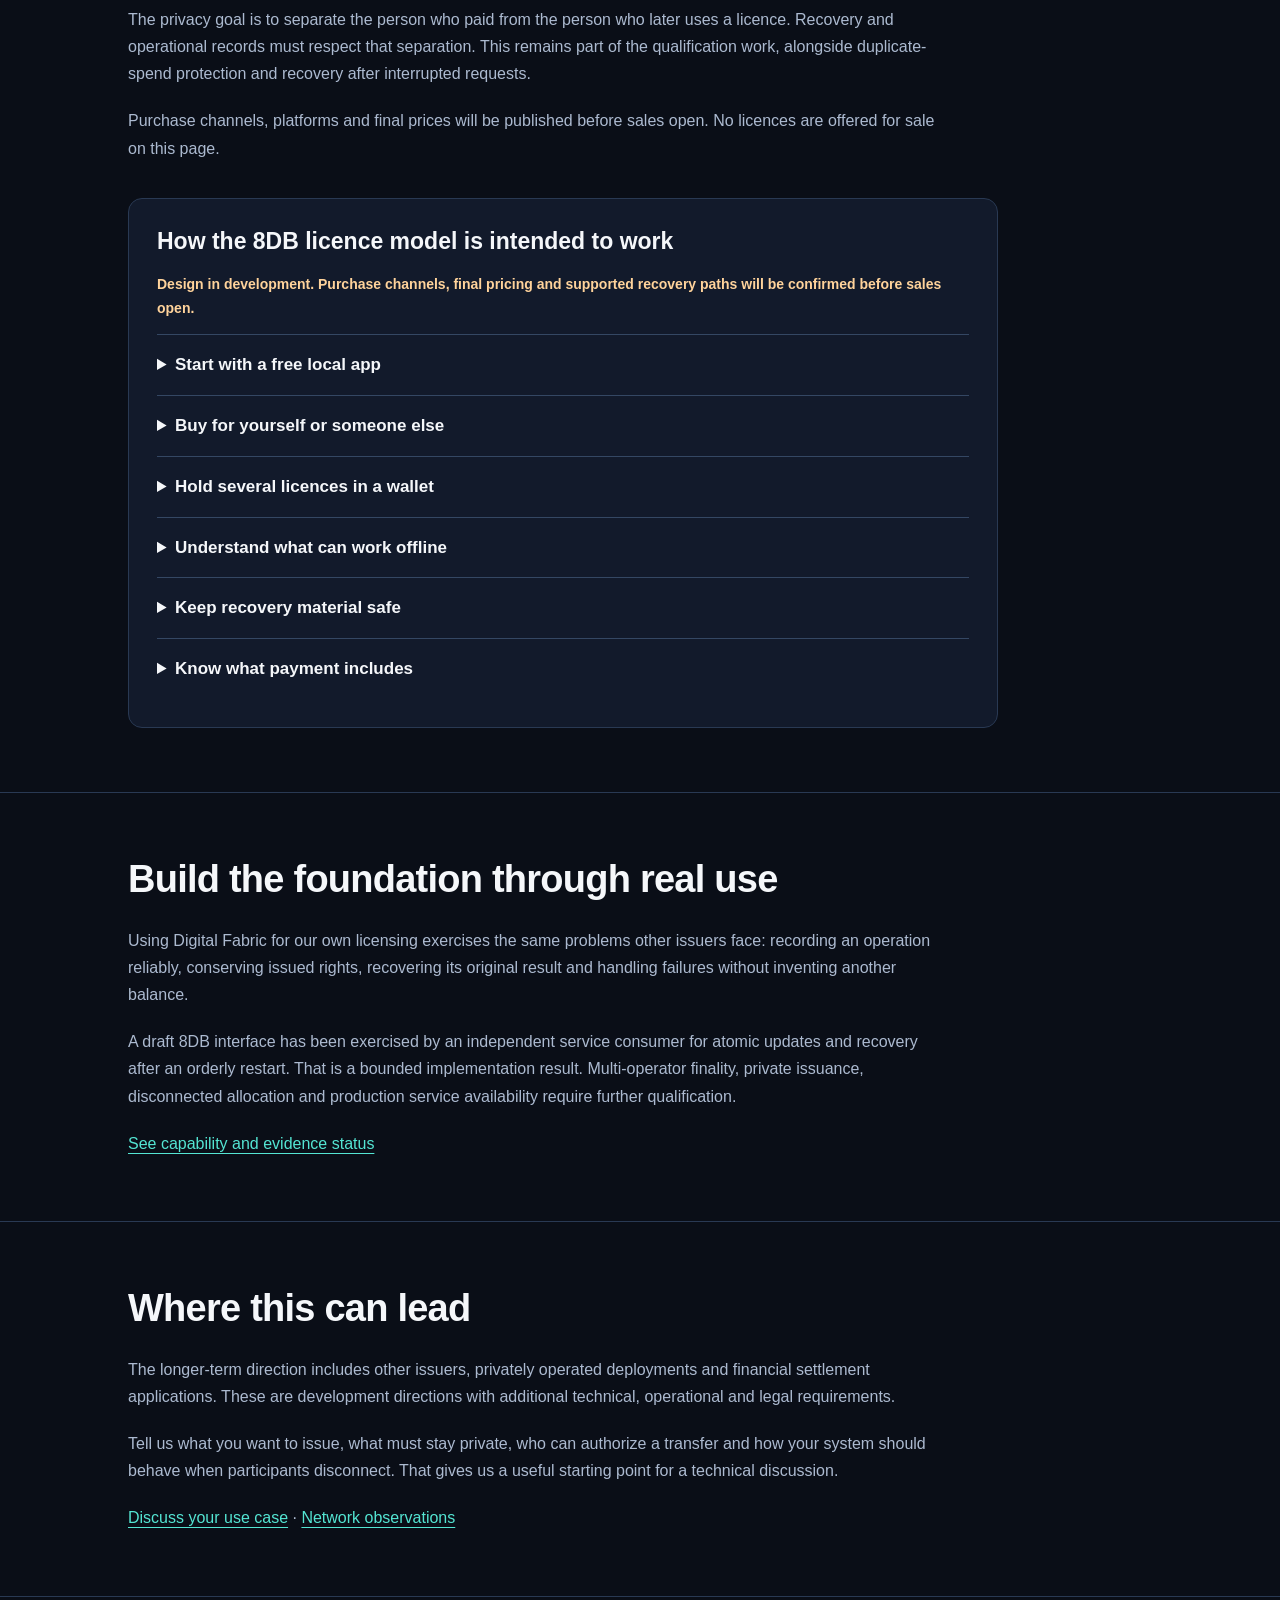
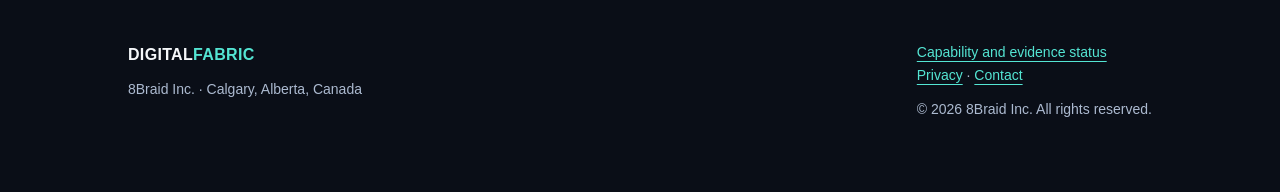
==== commit ae2b87a8: "Explain Digital Fabric foundation and scope licence-service evidence" ====
--- a/index.html
+++ b/index.html
@@ -1,272 +1,36 @@
 <!DOCTYPE html>
-<html lang="en">
-<head>
-<meta charset="utf-8">
-<meta name="viewport" content="width=device-width, initial-scale=1">
-<title>Digital Fabric: The settlement layer that survives Q-day</title>
-<meta name="description" content="8DB is a post-quantum, compliance-by-construction data substrate. Provenance, access control, and compliance are properties of the data structure itself, not services placed in front of it. Built in Calgary.">
-<meta property="og:title" content="Digital Fabric: The settlement layer that survives Q-day">
-<meta property="og:description" content="Post-quantum financial infrastructure. Compliance enforced by construction, not by layers.">
-<meta property="og:type" content="website">
-<meta property="og:url" content="https://www.digital-fabric.com">
-<meta property="og:image" content="https://www.digital-fabric.com/assets/app-icon.svg">
-<meta name="theme-color" content="#0A0E17">
-
-<link rel="icon" href="assets/app-icon.svg" type="image/svg+xml">
-<style>
-:root{
-  --bg:#0A0E17; --bg2:#0f1626; --panel:#121a2b; --line:#21304a;
-  --text:#F5F7FA; --muted:#93a3bd; --dim:#93a3bd;
-  --violet:#8A2BE2; --indigo:#4B5BFF; --teal:#00D1C1;
-  --accent:#4B5BFF; --accent2:#00D1C1; --warn:#ffb454;
-  --grad:linear-gradient(90deg,#8A2BE2,#4B5BFF,#00D1C1);
-}
-*{margin:0;padding:0;box-sizing:border-box}
-html{scroll-behavior:smooth}
-body{position:relative;background:var(--bg);color:var(--text);font:16px/1.65 -apple-system,BlinkMacSystemFont,"Segoe UI",Roboto,Helvetica,Arial,sans-serif;-webkit-font-smoothing:antialiased;overflow-x:hidden}
-body::after{content:"";position:fixed;inset:0;z-index:-1;pointer-events:none;
-  background:radial-gradient(1100px 620px at 72% -8%, rgba(75,91,255,.16), transparent 70%),
-             radial-gradient(900px 520px at 6% 4%, rgba(138,43,226,.12), transparent 70%),
-             radial-gradient(800px 500px at 50% 108%, rgba(0,209,193,.08), transparent 70%)}
-a{color:var(--teal);text-decoration:none}
-a:hover{text-decoration:underline}
-main p a,main td a,footer a{text-decoration:underline;text-underline-offset:3px}
-.wrap{max-width:1080px;margin:0 auto;padding:0 24px}
-nav{position:sticky;top:0;background:rgba(10,14,23,.82);backdrop-filter:blur(14px);border-bottom:1px solid var(--line);z-index:10}
-nav .wrap{display:flex;align-items:center;justify-content:space-between;height:66px}
-.brand{display:flex;align-items:center;gap:11px;font-weight:700;letter-spacing:.03em;color:var(--text);font-size:17px}
-.brand .gx{background:var(--grad);-webkit-background-clip:text;background-clip:text;color:transparent}
-.logo-icon{width:32px;height:32px;border-radius:7px;display:block;flex:none;border:1px solid rgba(255,255,255,0.14);box-shadow:0 0 0 1px rgba(75,91,255,0.25)}
-nav ul{display:flex;gap:28px;list-style:none;align-items:center}
-nav ul a{color:var(--muted);font-size:14px}
-nav ul a:hover{color:var(--text);text-decoration:none}
-.cta{background:var(--grad);color:#06121f !important;padding:8px 16px;border-radius:8px;font-weight:700}
-.cta:hover{filter:brightness(1.08);text-decoration:none}
-header{position:relative;padding:120px 0 96px;overflow:hidden}
-header .wrap{position:relative;z-index:1}
-.kicker{display:inline-block;font-size:13px;letter-spacing:.14em;text-transform:uppercase;color:var(--teal);border:1px solid var(--line);background:rgba(10,14,23,.5);padding:6px 14px;border-radius:999px;margin-bottom:28px}
-h1{font-size:clamp(34px,5.4vw,58px);line-height:1.12;letter-spacing:-.02em;font-weight:760;max-width:840px}
-h1 em{font-style:normal;background:var(--grad);-webkit-background-clip:text;background-clip:text;color:transparent}
-.sub{margin:26px 0 0;font-size:clamp(17px,2vw,20px);color:var(--muted);max-width:760px}
-.sub strong{color:var(--text);font-weight:600}
-.hero-ctas{margin-top:38px;display:flex;gap:14px;flex-wrap:wrap}
-.btn{display:inline-block;padding:13px 24px;border-radius:10px;font-weight:600;font-size:15px}
-.btn-primary{background:var(--grad);color:#06121f}
-.btn-ghost{border:1px solid var(--line);color:var(--text);background:rgba(10,14,23,.4)}
-.btn:hover{text-decoration:none;filter:brightness(1.1)}
-section{position:relative;z-index:1;padding:84px 0;border-top:1px solid var(--line)}
-.eyebrow{font-size:13px;letter-spacing:.14em;text-transform:uppercase;color:var(--dim);margin-bottom:14px}
-h2{font-size:clamp(26px,3.4vw,38px);letter-spacing:-.015em;line-height:1.2;max-width:760px}
-.lede{margin-top:18px;color:var(--muted);max-width:740px;font-size:17px}
-.lede em{font-style:normal;color:var(--teal)}
-.grid{display:grid;gap:18px;margin-top:44px}
-.g2{grid-template-columns:repeat(auto-fit,minmax(280px,1fr))}
-.g3{grid-template-columns:repeat(auto-fit,minmax(250px,1fr))}
-.card{background:linear-gradient(180deg,rgba(18,26,43,.9),rgba(15,22,38,.9));border:1px solid var(--line);border-radius:14px;padding:26px;position:relative;overflow:hidden}
-.card::before{content:"";position:absolute;left:0;top:0;height:3px;width:100%;background:var(--grad);opacity:0;transition:opacity .3s}
-.card:hover::before{opacity:1}
-.card h3{font-size:17px;margin-bottom:10px;letter-spacing:-.01em}
-.card p{color:var(--muted);font-size:14.5px}
-.card .date{display:inline-block;font-size:12px;color:var(--warn);border:1px solid rgba(255,180,84,.3);padding:3px 10px;border-radius:999px;margin-bottom:14px;letter-spacing:.05em}
-.prop{counter-increment:prop}
-.prop h3::before{content:counter(prop,decimal-leading-zero) "  ";background:var(--grad);-webkit-background-clip:text;background-clip:text;color:transparent;font-variant-numeric:tabular-nums}
-.quote{margin-top:44px;border-left:3px solid transparent;border-image:var(--grad) 1;padding:6px 0 6px 26px;font-size:clamp(19px,2.4vw,24px);line-height:1.45;max-width:820px;letter-spacing:-.01em}
-.quote .who{display:block;margin-top:14px;font-size:14px;color:var(--dim)}
-.status-table{margin-top:40px;width:100%;border-collapse:collapse;font-size:14.5px}
-.status-table th{text-align:left;color:var(--dim);font-weight:600;font-size:13px;letter-spacing:.06em;text-transform:uppercase;padding:0 16px 12px 0}
-.status-table td{border-top:1px solid var(--line);padding:14px 16px 14px 0;vertical-align:top}
-.status-table td:first-child{color:var(--text);font-weight:500;min-width:230px}
-.status-table td:last-child{color:var(--muted)}
-.badge{display:inline-block;font-size:12px;font-weight:600;padding:3px 10px;border-radius:999px;white-space:nowrap}
-.b-live{background:rgba(0,209,193,.12);color:var(--teal);border:1px solid rgba(0,209,193,.35)}
-.b-soon{background:rgba(255,180,84,.1);color:var(--warn);border:1px solid rgba(255,180,84,.3)}
-.honest{background:var(--bg2);border:1px solid var(--line);border-radius:14px;padding:30px;margin-top:44px}
-.honest h3{font-size:16px;margin-bottom:10px}
-.honest p{color:var(--muted);font-size:14.5px}
-footer{position:relative;z-index:1;border-top:1px solid var(--line);padding:54px 0;color:var(--dim);font-size:14px}
-footer .wrap{display:flex;justify-content:space-between;gap:24px;flex-wrap:wrap}
-.contact-box{margin-top:40px;display:flex;gap:14px;flex-wrap:wrap;align-items:center}
-@media(max-width:640px){nav ul li.hide-m{display:none}.status-table{table-layout:fixed;font-size:13px}.status-table td:first-child{min-width:0}.status-table th,.status-table td{overflow-wrap:anywhere;padding-right:8px}.status-table .badge{white-space:normal}}
-@media(prefers-reduced-motion:reduce){
-}
-</style>
-<link rel="canonical" href="https://www.digital-fabric.com/">
+<html lang="en"><head>
+<meta charset="utf-8"><meta name="viewport" content="width=device-width, initial-scale=1">
+<title>Digital Fabric | Programmable data and settlement powered by 8DB</title><meta name="description" content="Explore Digital Fabric, a data and settlement foundation in development on 8DB. Node licences are our first proving ground for issuance, transfer and recovery.">
+<meta name="theme-color" content="#0A0E17"><link rel="icon" href="assets/app-icon.svg" type="image/svg+xml">
+<link rel="stylesheet" href="assets/css/foundation.css"><link rel="canonical" href="https://www.digital-fabric.com/">
+<meta property="og:title" content="Digital Fabric | Programmable data and settlement powered by 8DB"><meta property="og:description" content="Explore Digital Fabric, a data and settlement foundation in development on 8DB. Node licences are our first proving ground for issuance, transfer and recovery."><meta property="og:type" content="website"><meta property="og:url" content="https://www.digital-fabric.com/"><meta property="og:image" content="https://www.digital-fabric.com/assets/app-icon.svg"><meta name="twitter:card" content="summary">
 <script type="application/ld+json">{"@context":"https://schema.org","@graph":[{"@type":"Organization","@id":"https://8braid.com/#organization","name":"8Braid Inc.","url":"https://8braid.com/"},{"@type":"WebSite","@id":"https://www.digital-fabric.com/#website","url":"https://www.digital-fabric.com/","name":"Digital Fabric","publisher":{"@id":"https://8braid.com/#organization"}}]}</script>
-</head>
-<body>
-
-<!-- shared SVG gradient defs -->
-<svg width="0" height="0" style="position:absolute" aria-hidden="true"><defs>
-  <linearGradient id="lg" x1="0" y1="0" x2="100" y2="0" gradientUnits="userSpaceOnUse">
-    <stop offset="0%" stop-color="#8A2BE2"/><stop offset="50%" stop-color="#4B5BFF"/><stop offset="100%" stop-color="#00D1C1"/>
-  </linearGradient>
-  <linearGradient id="bgrad" x1="0" y1="0" x2="2400" y2="0" gradientUnits="userSpaceOnUse"><!-- unused, kept for compat -->
-    <stop offset="0%" stop-color="#8A2BE2"/><stop offset="50%" stop-color="#4B5BFF"/><stop offset="100%" stop-color="#00D1C1"/>
-  </linearGradient>
-</defs></svg>
-
-<nav>
-  <div class="wrap">
-    <div class="brand">
-      <img class="logo-icon" src="assets/app-icon.svg" alt="Digital Fabric">
-      <span>DIGITAL<span class="gx">FABRIC</span></span>
-    </div>
-    <ul>
-      <li class="hide-m"><a href="#why-now">Why now</a></li>
-      <li class="hide-m"><a href="#substrate">The substrate</a></li>
-      <li class="hide-m"><a href="explorer.html">Network status</a></li>
-      <li class="hide-m"><a href="claims.html">Verify our claims</a></li>
-      <li><a class="cta" href="mailto:ashley@digital-fabric.com">Contact</a></li>
-    </ul>
-  </div>
-</nav>
-
-<main>
-<header>
-  <div class="wrap">
-    <div class="kicker">Post-Quantum Financial Infrastructure</div>
-    <h1>The settlement layer that <em>survives Q-day</em>.</h1>
-    <p class="sub">Every ledger in production today secures yesterday's transactions with cryptography that a quantum computer will retroactively break, and enforces compliance with services bolted on beside the data. <strong>8DB is a data substrate where post-quantum protection and compliance are properties of the storage layer itself.</strong> Not middleware. Not policy. Structure.</p>
-    <div class="hero-ctas">
-      <a class="btn btn-primary" href="mailto:ashley@digital-fabric.com?subject=8DB%20technical%20briefing">Request a technical briefing</a>
-      <a class="btn btn-ghost" href="claims.html">What we claim &amp; how to verify it</a>
-    </div>
-  </div>
-</header>
-
-<section id="why-now">
-  <div class="wrap">
-    <div class="eyebrow">Why now</div>
-    <h2>Four deadlines are converging on the same missing layer.</h2>
-    <div class="grid g2">
-      <div class="card">
-        <span class="date">JANUARY 1, 2027</span>
-        <h3>CNSA 2.0 makes post-quantum mandatory</h3>
-        <p>New US National Security System acquisitions must use FIPS 203/204 (ML-KEM / ML-DSA). Systems that bolted classical crypto into the storage path face a re-architecture, not an upgrade.</p>
-      </div>
-      <div class="card">
-        <span class="date">HAPPENING NOW</span>
-        <h3>Harvest now, decrypt later</h3>
-        <p>Everything stored today under RSA and elliptic-curve cryptography is already being collected for retroactive decryption. For a ledger, the exposure is permanent: the history is the product.</p>
-      </div>
-      <div class="card">
-        <span class="date">JULY 2026</span>
-        <h3>MiCA's Travel Rule is law</h3>
-        <p>EU institutions must prove, not document, that originator and beneficiary information travels with value. Bolt-on compliance programs now have to demonstrate the bolt can't be removed.</p>
-      </div>
-      <div class="card">
-        <span class="date">US LAW, 2025</span>
-        <h3>The GENIUS Act legalized the category</h3>
-        <p>Regulated dollar tokens are now a permitted, supervised business, and the statute requires exactly the controls (sanctions screening, freeze authority, auditability) that retrofitted chains struggle to provide.</p>
-      </div>
-    </div>
-    <div class="quote">
-      "Competitors enforce compliance with layers, and every layer can be removed. 8DB has no layer to remove: the policy is an input to the key. If the policy was not satisfied when the record was written, the key does not derive and the math returns ciphertext."
-      <span class="who">the one-sentence argument</span>
-    </div>
-  </div>
-</section>
-
-<section id="substrate">
-  <div class="wrap">
-    <div class="eyebrow">A substrate, not a chain</div>
-    <h2>Five properties built into the kernel, not placed in front of it.</h2>
-    <p class="lede">8DB is a post-quantum, confidence-native data substrate built in Rust. Crypto settlement is not what it <em>is</em>; it is the first use case the substrate makes possible without the compromises every other approach accepts.</p>
-    <div class="grid g3" style="counter-reset:prop">
-      <div class="card prop">
-        <h3>The storage layer is the cryptographic layer</h3>
-        <p>Every record is written and read under CNSA 2.0-aligned post-quantum protection (ML-KEM-1024 hybrid key encapsulation; ML-DSA-87 signatures). There is no separate encryption service to remove, misconfigure, or migrate.</p>
-      </div>
-      <div class="card prop">
-        <h3>Governance is the data structure</h3>
-        <p>Access control, audit, and compliance are properties of the record itself. A query that violates policy is not blocked by a filter someone can misconfigure. It fails to derive the key, and the answer it gets is ciphertext.</p>
-      </div>
-      <div class="card prop">
-        <h3>Provenance is structural, not logged</h3>
-        <p>Every output is cryptographically anchored to the records that produced it. Ask "why?" of any result and receive a verifiable path back to sources, confidence, and governance state at the time.</p>
-      </div>
-      <div class="card prop">
-        <h3>Selective disclosure is native</h3>
-        <p>Per-observer, per-jurisdiction disclosure is a first-class operation, prove a claim to a regulator without revealing identity or balance to anyone else.</p>
-      </div>
-      <div class="card prop">
-        <h3>Crypto-agility without forks</h3>
-        <p>Signature algorithms are governed, versioned properties of the network. When standards move again, and they will, the network rotates without a hard fork and without changing a single address.</p>
-      </div>
-    </div>
-  </div>
-</section>
-
-<section id="status">
-  <div class="wrap">
-    <div class="eyebrow">What's live</div>
-    <h2>Built and running, and what we're standing up next.</h2>
-    <table class="status-table">
-      <tr><th>Capability</th><th>Status</th><th>Notes</th></tr>
-      <tr>
-        <td>Post-quantum storage layer</td>
-        <td><span class="badge b-live">SHIPPED</span></td>
-        <td>Production Rust; NIST-standard algorithms, known-answer-test gated.</td>
-      </tr>
-      <tr>
-        <td>Compliance-by-construction gate</td>
-        <td><span class="badge b-live">SHIPPED</span></td>
-        <td>Travel-rule envelope, sanctions anchoring, and auditable history enforced at write time, end to end.</td>
-      </tr>
-      <tr>
-        <td>Federated, fault-tolerant ledger</td>
-        <td><span class="badge b-live">BUILT</span></td>
-        <td>Multi-node replication with deterministic finality; public multi-operator network is being stood up.</td>
-      </tr>
-      <tr>
-        <td>iOS wallet client</td>
-        <td><span class="badge b-live">BUILT</span></td>
-        <td>Thin, honest client over the substrate, integer-exact amounts, compliance envelope on send.</td>
-      </tr>
-      <tr>
-        <td>Development gateway status</td>
-        <td><span class="badge b-soon">SNAPSHOT</span></td>
-        <td><a href="explorer.html">Dated gateway observations</a> with freshness, source and component details.</td>
-      </tr>
-    </table>
-    <div class="honest">
-      <h3>How we make claims</h3>
-      <p>Every public claim on this site is backed by shipped code or it isn't made. Anything aspirational is labeled as such. We maintain an internal "honest gaps" register as an engineering discipline, if a claim can't be tied to running code and a passing test, it moves to that register instead of this page. <a href="claims.html">Read the claims-and-verification page →</a></p>
-    </div>
-  </div>
-</section>
-
-<section id="contact">
-  <div class="wrap">
-    <div class="eyebrow">Who this is for</div>
-    <h2>Regulated institutions that need settlement infrastructure to outlive the cryptography it was born with.</h2>
-    <p class="lede">Stablecoin issuers under the new US framework. Banks piloting tokenized deposits and wholesale settlement. Defense and government programs facing the 2027 post-quantum acquisition deadline. If your ledger has to be defensible in 2035, the storage layer is the decision that matters.</p>
-    <div class="contact-box">
-      <a class="btn btn-primary" href="mailto:ashley@digital-fabric.com?subject=8DB%20technical%20briefing">ashley@digital-fabric.com</a>
-      <span style="color:var(--dim);font-size:14px">Technical briefings and benchmark detail available under NDA.</span>
-    </div>
-  </div>
-</section>
-
-</main>
-<footer>
-  <div class="wrap">
-    <div>
-      <div class="brand" style="margin-bottom:8px">
-        <img class="logo-icon" src="assets/app-icon.svg" alt="" aria-hidden="true">
-        <span>DIGITAL<span class="gx">FABRIC</span></span>
-      </div>
-      8Braid Inc. · Calgary, Alberta, Canada<br>
-      Topology. Security. Infinity. Engineered for Q-day.
-    </div>
-    <div style="text-align:right">
-      <a href="claims.html">Claims &amp; verification</a><br>
-      <a href="mailto:ashley@digital-fabric.com">ashley@digital-fabric.com</a><br>
-      © 2026 Ashley Dunfield. All rights reserved.
-    </div>
-  </div>
-</footer>
-
-<script defer src="/assets/js/measurement.js" data-site="digital-fabric" data-measurement-id="G-C9G5HLJGDB"></script>
-</body>
-</html>
+</head><body><a class="skip" href="#main">Skip to content</a>
+<nav aria-label="Main navigation"><div class="wrap nav-inner">
+<a class="brand" href="./"><img src="assets/app-icon.svg" alt="" width="32" height="32"><span>DIGITAL<span class="brand-accent">FABRIC</span></span></a>
+<ul><li><a href="index.html#substrate">The foundation</a></li><li><a href="index.html#licence-model">Licence model</a></li><li><a href="claims.html">Evidence</a></li><li><a href="explorer.html">Observations</a></li><li><a href="mailto:ashley@digital-fabric.com?subject=Digital%20Fabric%20settlement%20use%20case">Contact</a></li></ul>
+</div></nav><main id="main"><header class="hero"><div class="wrap"><p class="kicker"><strong>Digital Fabric · Powered by 8DB · In development</strong></p><h1>Bring data, rights and settlement together</h1><div class="hero-copy"><p>We&#x27;re building a programmable foundation for issuing and transferring digital rights and value, with the application data and controls those transactions need.</p>
+<p>8DB supplies the database foundation. Digital Fabric is the service built on it. Our first proving ground is our own node licences: buy a licence, give it to another person, or commit several to a wallet that controls their allocation.</p>
+<p class="hero-actions"><a class="button primary" href="#licence-model">Explore the first use case</a> · <a class="button secondary" href="mailto:ashley@digital-fabric.com?subject=Digital%20Fabric%20settlement%20use%20case">Discuss your settlement use case</a></p>
+<p>The broader aim is infrastructure other products can use, from software permissions to settlement applications. Each use needs a defined trust model and evidence that it works.</p></div></div></header><section id="substrate"><div class="wrap"><span id="why-now" class="anchor" aria-hidden="true"></span><h2>A transaction has more to it than a transfer</h2><div class="reading"><p>A useful application also needs to know what a right enables, who may exercise it, which records support the decision and what happened if a response was lost.</p>
+<p>Our aim is to bring those concerns into a consistent data and settlement design. That could reduce the separate records and reconciliation work an application needs while giving owners control over private information.</p>
+<p>Blockchain systems also store data and support programmable transactions. The question we&#x27;re testing is how much of an application&#x27;s storage, permissions, queries and settlement can work coherently through 8DB&#x27;s shared foundation.</p></div></div></section><section id="licence-model"><div class="wrap"><h2>First use case: licences people can hold and give</h2><div class="reading"><p>For 8DB, the intended free tier provides local storage and search. A one-time licence is planned for mesh capability on each node. An unused licence can be given to another person; permission to join a particular mesh remains separate.</p>
+<p>We&#x27;re also developing a funded wallet. Buy ten licences, activate one node and commit nine to one wallet authority. Those nine are backed by the original licences, which cannot also be spent independently.</p>
+<p>The privacy goal is to separate the person who paid from the person who later uses a licence. Recovery and operational records must respect that separation. This remains part of the qualification work, alongside duplicate-spend protection and recovery after interrupted requests.</p>
+<p>Purchase channels, platforms and final prices will be published before sales open. No licences are offered for sale on this page.</p></div><div class="guide" id="licence-guide"><h3>How the 8DB licence model is intended to work</h3><p><strong>Design in development. Purchase channels, final pricing and supported recovery paths will be confirmed before sales open.</strong></p><details><summary>Start with a free local app</summary><div class="detail-body"><p>The planned free tier covers basic local storage and search. Mesh creation, joining and synchronization require the appropriate paid node capability. A licence to use those capabilities is separate from permission to join a particular mesh or read its data.</p></div></details><details><summary>Buy for yourself or someone else</summary><div class="detail-body"><p>The intended one-time purchase covers one node/device installation. You can apply an unused licence to your own node or give it to another person. It is not an unlimited-device purchase.</p>
+<p>A QR code and a manual code are ways to pass the same claim. Copying that claim does not create additional licences. Acceptance needs a confirmed result from the responsible authority; a message being sent is not proof that activation has completed.</p>
+<p>Store purchases must follow the applicable store&#x27;s rights, including restoration. The exact Apple purchase and redemption routes are still being resolved.</p></div></details><details><summary>Hold several licences in a wallet</summary><div class="detail-body"><p>The planned bulk flow is simple to describe: buy ten, use one, and commit nine to a wallet. That wallet&#x27;s authority then controls those nine allocations.</p>
+<p>The distinction matters. Loading the wallet commits the original licences, so they cannot also be spent elsewhere. An available allocation, a reserved claim and an issued activation have different states. An old backup cannot reset those states or restore spent capacity.</p>
+<p>A personal wallet remains separate from a corporate mesh unless you explicitly choose the relevant authority arrangement.</p></div></details><details><summary>Understand what can work offline</summary><div class="detail-body"><p>An already activated node can use its supported offline capabilities. Allocating another licence is a separate operation.</p>
+<p>A local wallet authority may eventually support allocation without public internet access. That still requires a qualified way to reach the authority and prevent conflicting allocations. A copied claim alone cannot establish whether somebody else has already accepted it.</p>
+<p>When the outcome is unknown, the app should let you keep the request and check it later. It should not show a completed activation or restored balance without confirmation.</p></div></details><details><summary>Keep recovery material safe</summary><div class="detail-body"><p>The intended recovery process retrieves the original result. It does not issue a fresh licence because a response was lost.</p>
+<p>A purchase receipt may identify the buyer, but the buyer may have given the licence away. Recovery therefore needs the appropriate private proof. Losing a wallet key or the only usable recovery copy can prevent recovery; a support account cannot simply replace the spending authority.</p>
+<p>Restoring a backup may require checking the current history before allocating more licences. Removing local files does not cancel pending transfers, recall issued licences or refund a payment.</p></div></details><details><summary>Know what payment includes</summary><div class="detail-body"><p>Before any sale, the offer will identify the licence class, number of nodes, price, currency, taxes, channel and material limits. Optional hosted relay or other services would have their own clearly stated terms and charges.</p>
+<p>Refunds follow the selling channel and applicable consumer rights. Refunding a payment and reversing an anonymous allocation are different operations. No sale is offered by this explanatory page.</p>
+<p><a href="mailto:ashley@digital-fabric.com?subject=8DB%20licence%20model">Ask about this model</a> · <a href="claims.html">Check capability status</a></p></div></details></div></div></section><section id="status"><div class="wrap"><h2>Build the foundation through real use</h2><div class="reading"><p>Using Digital Fabric for our own licensing exercises the same problems other issuers face: recording an operation reliably, conserving issued rights, recovering its original result and handling failures without inventing another balance.</p>
+<p>A draft 8DB interface has been exercised by an independent service consumer for atomic updates and recovery after an orderly restart. That is a bounded implementation result. Multi-operator finality, private issuance, disconnected allocation and production service availability require further qualification.</p>
+<p><a href="claims.html">See capability and evidence status</a></p></div></div></section><section id="contact"><div class="wrap"><h2>Where this can lead</h2><div class="reading"><p>The longer-term direction includes other issuers, privately operated deployments and financial settlement applications. These are development directions with additional technical, operational and legal requirements.</p>
+<p>Tell us what you want to issue, what must stay private, who can authorize a transfer and how your system should behave when participants disconnect. That gives us a useful starting point for a technical discussion.</p>
+<p><a href="mailto:ashley@digital-fabric.com?subject=Digital%20Fabric%20settlement%20use%20case">Discuss your use case</a> · <a href="explorer.html">Network observations</a></p></div></div></section></main><footer><div class="wrap footer-inner"><div><a class="brand" href="./">DIGITAL<span class="brand-accent">FABRIC</span></a><p>8Braid Inc. · Calgary, Alberta, Canada</p></div><div><a href="claims.html">Capability and evidence status</a><br><a href="privacy.html">Privacy</a> · <a href="mailto:ashley@digital-fabric.com">Contact</a><p>© 2026 8Braid Inc. All rights reserved.</p></div></div></footer>
+<script defer src="/assets/js/measurement.js" data-site="digital-fabric" data-measurement-id="G-C9G5HLJGDB"></script></body></html>
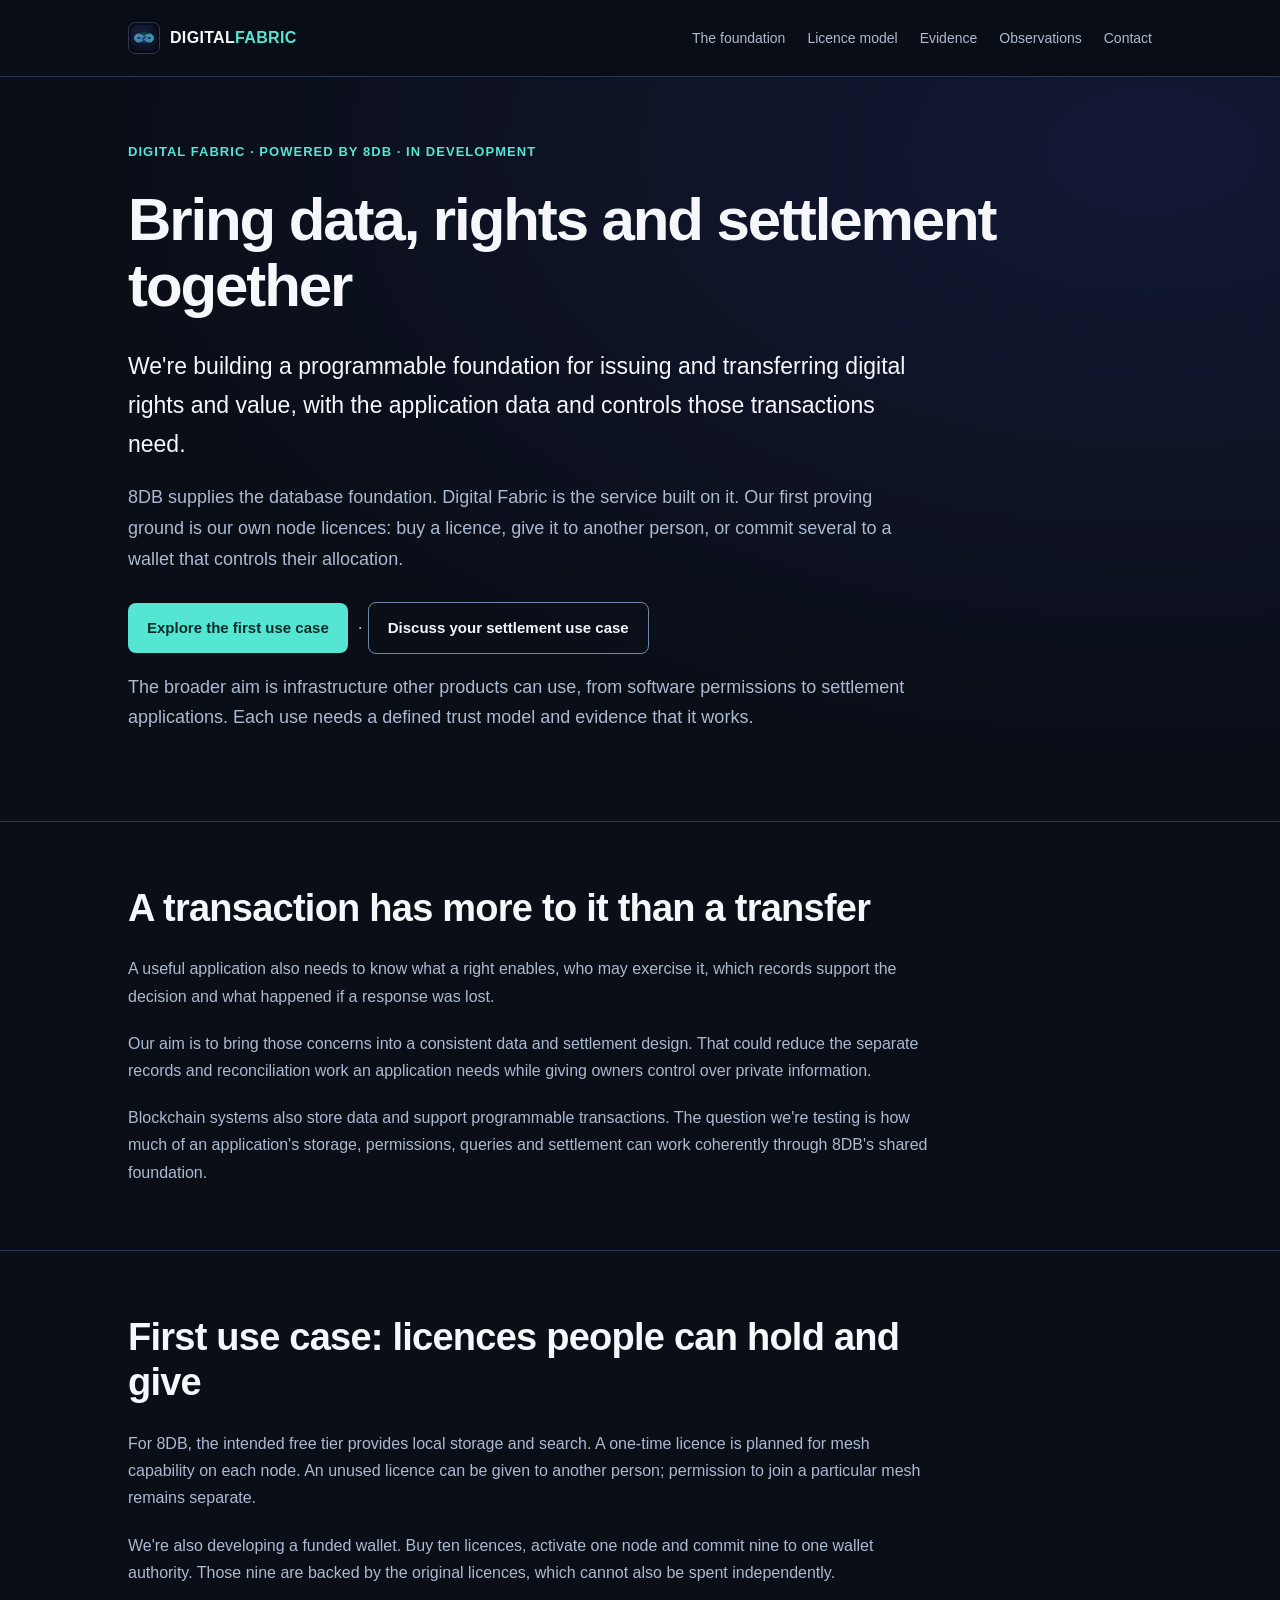
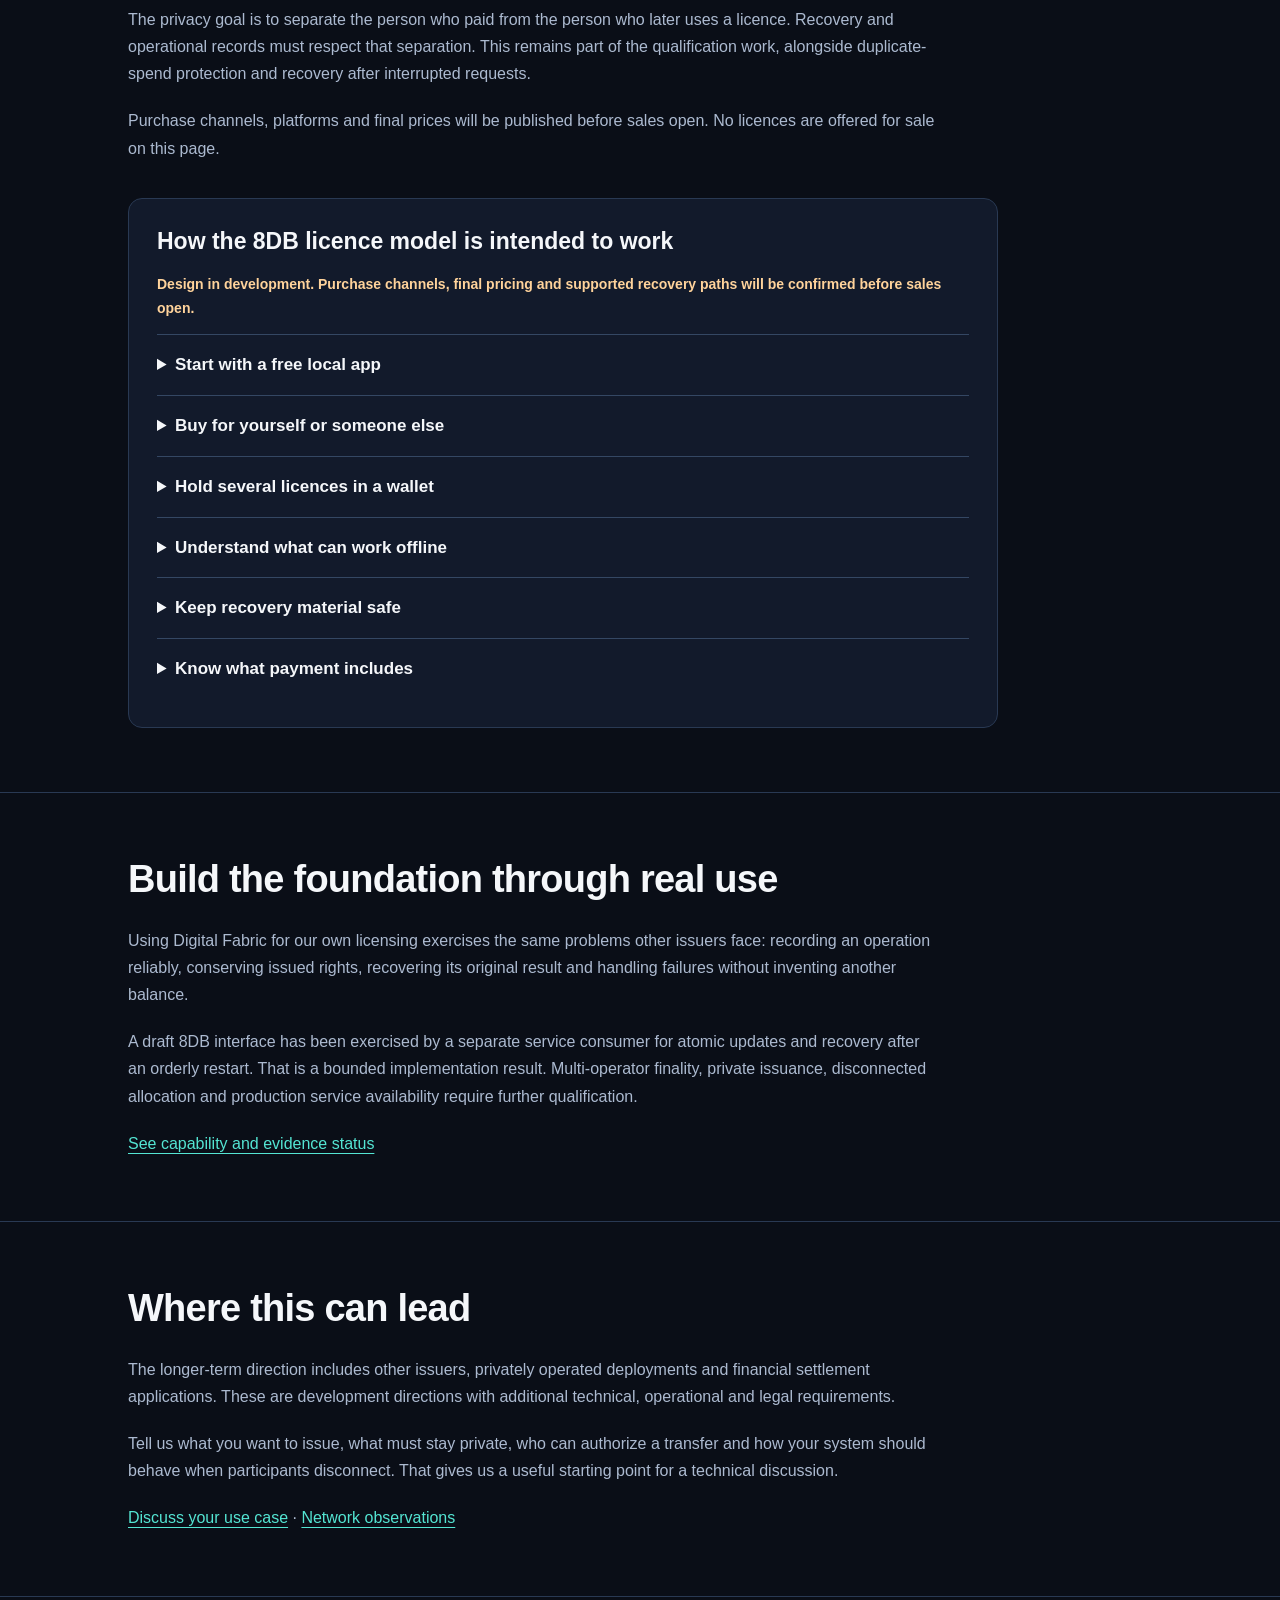
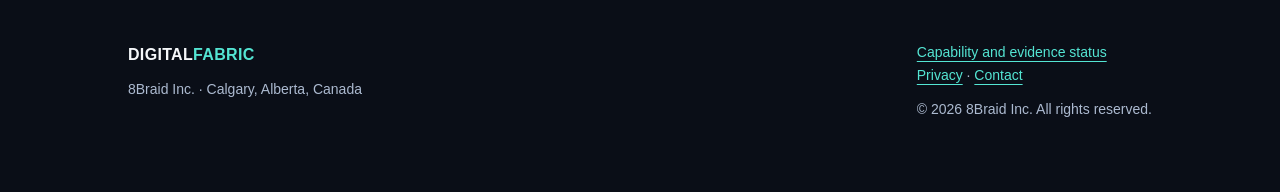
==== commit 2cf18d5a: "Clarify consumer evidence and keep privacy control clear of mobile content" ====
--- a/index.html
+++ b/index.html
@@ -29,7 +29,7 @@
 <p>Restoring a backup may require checking the current history before allocating more licences. Removing local files does not cancel pending transfers, recall issued licences or refund a payment.</p></div></details><details><summary>Know what payment includes</summary><div class="detail-body"><p>Before any sale, the offer will identify the licence class, number of nodes, price, currency, taxes, channel and material limits. Optional hosted relay or other services would have their own clearly stated terms and charges.</p>
 <p>Refunds follow the selling channel and applicable consumer rights. Refunding a payment and reversing an anonymous allocation are different operations. No sale is offered by this explanatory page.</p>
 <p><a href="mailto:ashley@digital-fabric.com?subject=8DB%20licence%20model">Ask about this model</a> · <a href="claims.html">Check capability status</a></p></div></details></div></div></section><section id="status"><div class="wrap"><h2>Build the foundation through real use</h2><div class="reading"><p>Using Digital Fabric for our own licensing exercises the same problems other issuers face: recording an operation reliably, conserving issued rights, recovering its original result and handling failures without inventing another balance.</p>
-<p>A draft 8DB interface has been exercised by an independent service consumer for atomic updates and recovery after an orderly restart. That is a bounded implementation result. Multi-operator finality, private issuance, disconnected allocation and production service availability require further qualification.</p>
+<p>A draft 8DB interface has been exercised by a separate service consumer for atomic updates and recovery after an orderly restart. That is a bounded implementation result. Multi-operator finality, private issuance, disconnected allocation and production service availability require further qualification.</p>
 <p><a href="claims.html">See capability and evidence status</a></p></div></div></section><section id="contact"><div class="wrap"><h2>Where this can lead</h2><div class="reading"><p>The longer-term direction includes other issuers, privately operated deployments and financial settlement applications. These are development directions with additional technical, operational and legal requirements.</p>
 <p>Tell us what you want to issue, what must stay private, who can authorize a transfer and how your system should behave when participants disconnect. That gives us a useful starting point for a technical discussion.</p>
 <p><a href="mailto:ashley@digital-fabric.com?subject=Digital%20Fabric%20settlement%20use%20case">Discuss your use case</a> · <a href="explorer.html">Network observations</a></p></div></div></section></main><footer><div class="wrap footer-inner"><div><a class="brand" href="./">DIGITAL<span class="brand-accent">FABRIC</span></a><p>8Braid Inc. · Calgary, Alberta, Canada</p></div><div><a href="claims.html">Capability and evidence status</a><br><a href="privacy.html">Privacy</a> · <a href="mailto:ashley@digital-fabric.com">Contact</a><p>© 2026 8Braid Inc. All rights reserved.</p></div></div></footer>
